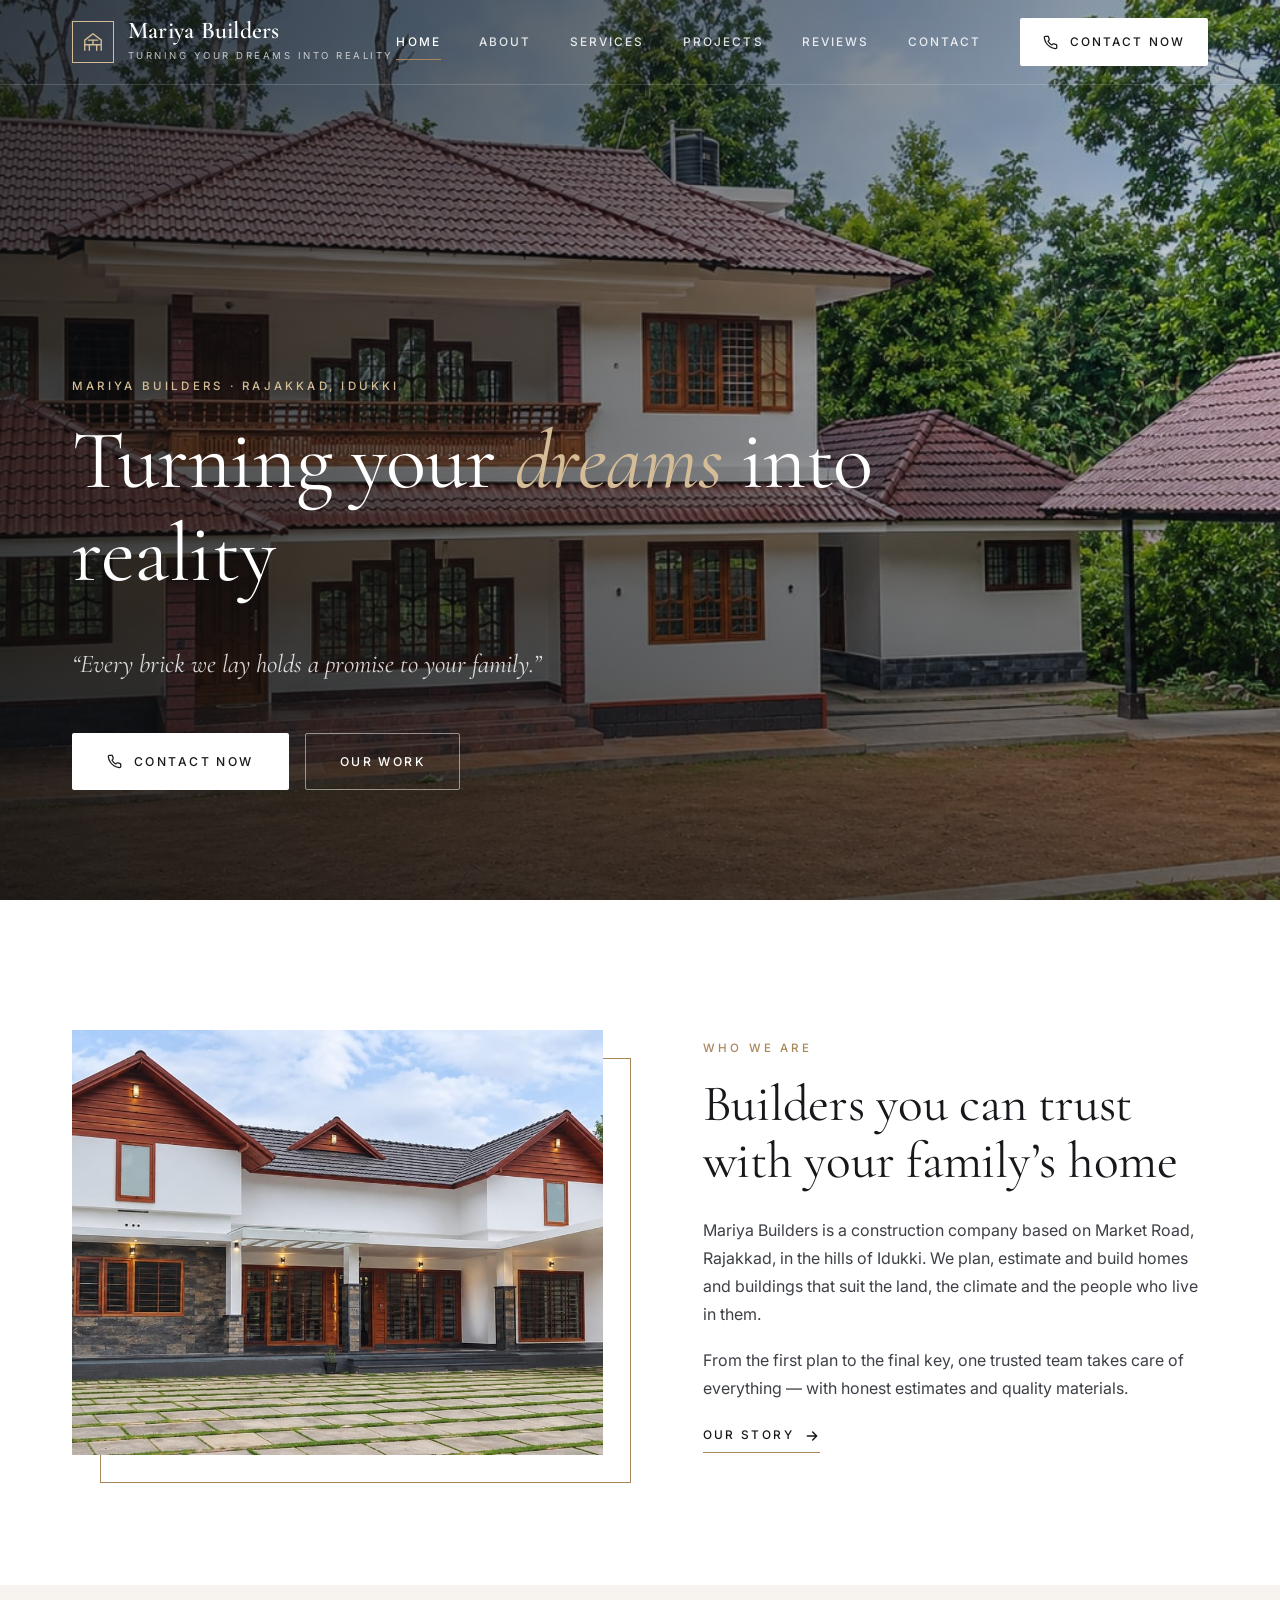
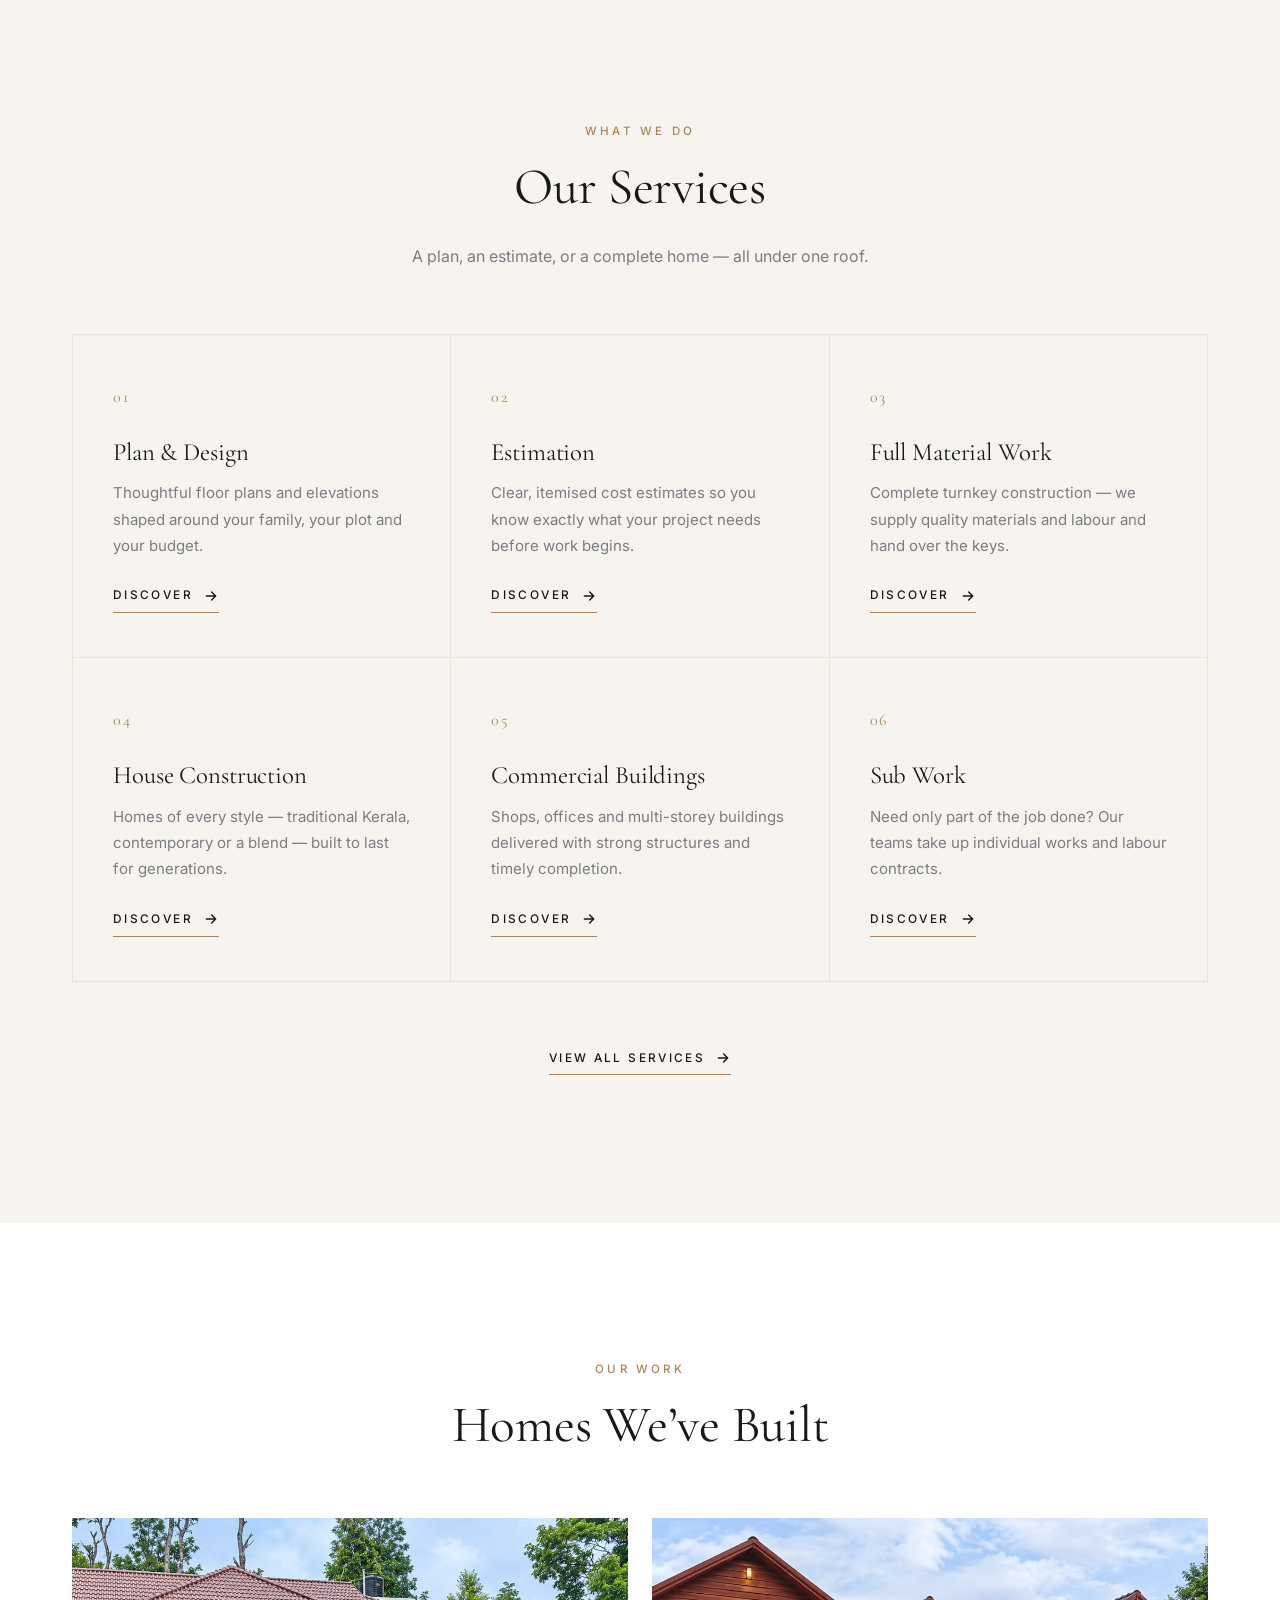
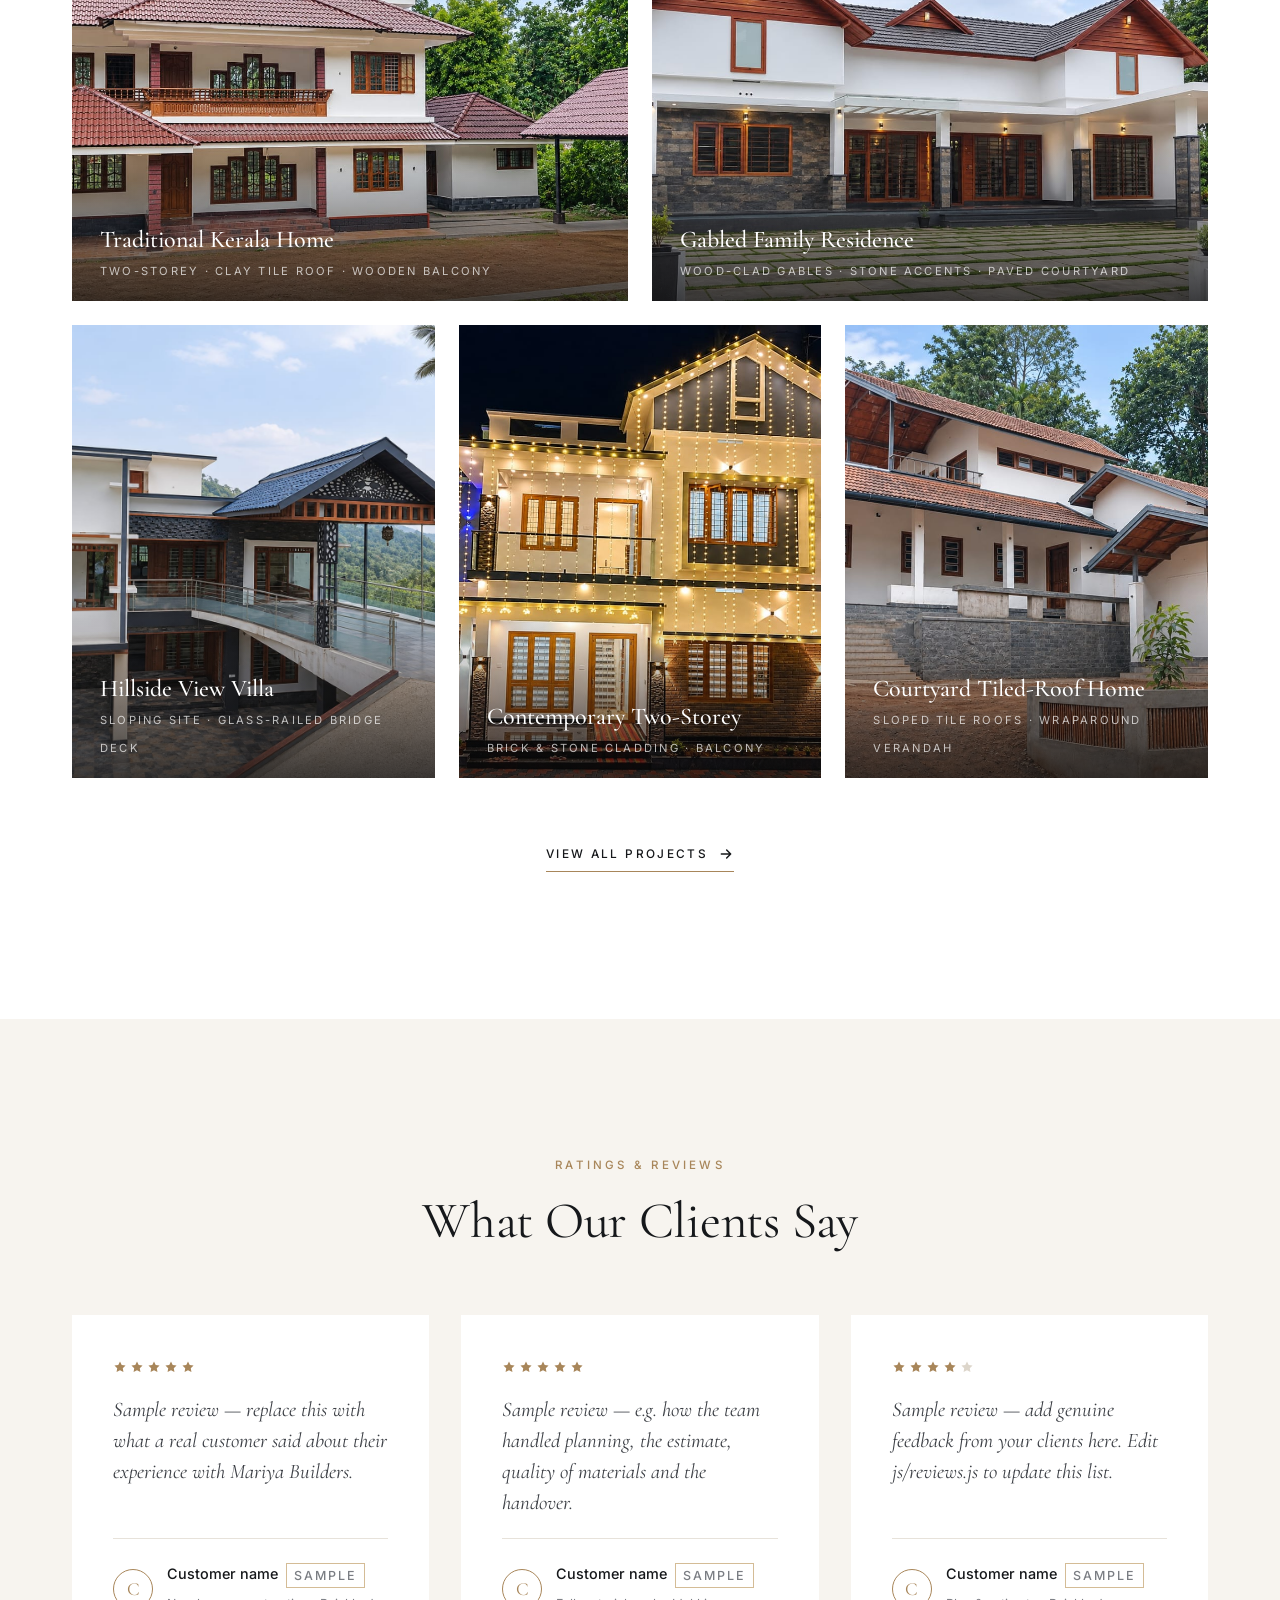
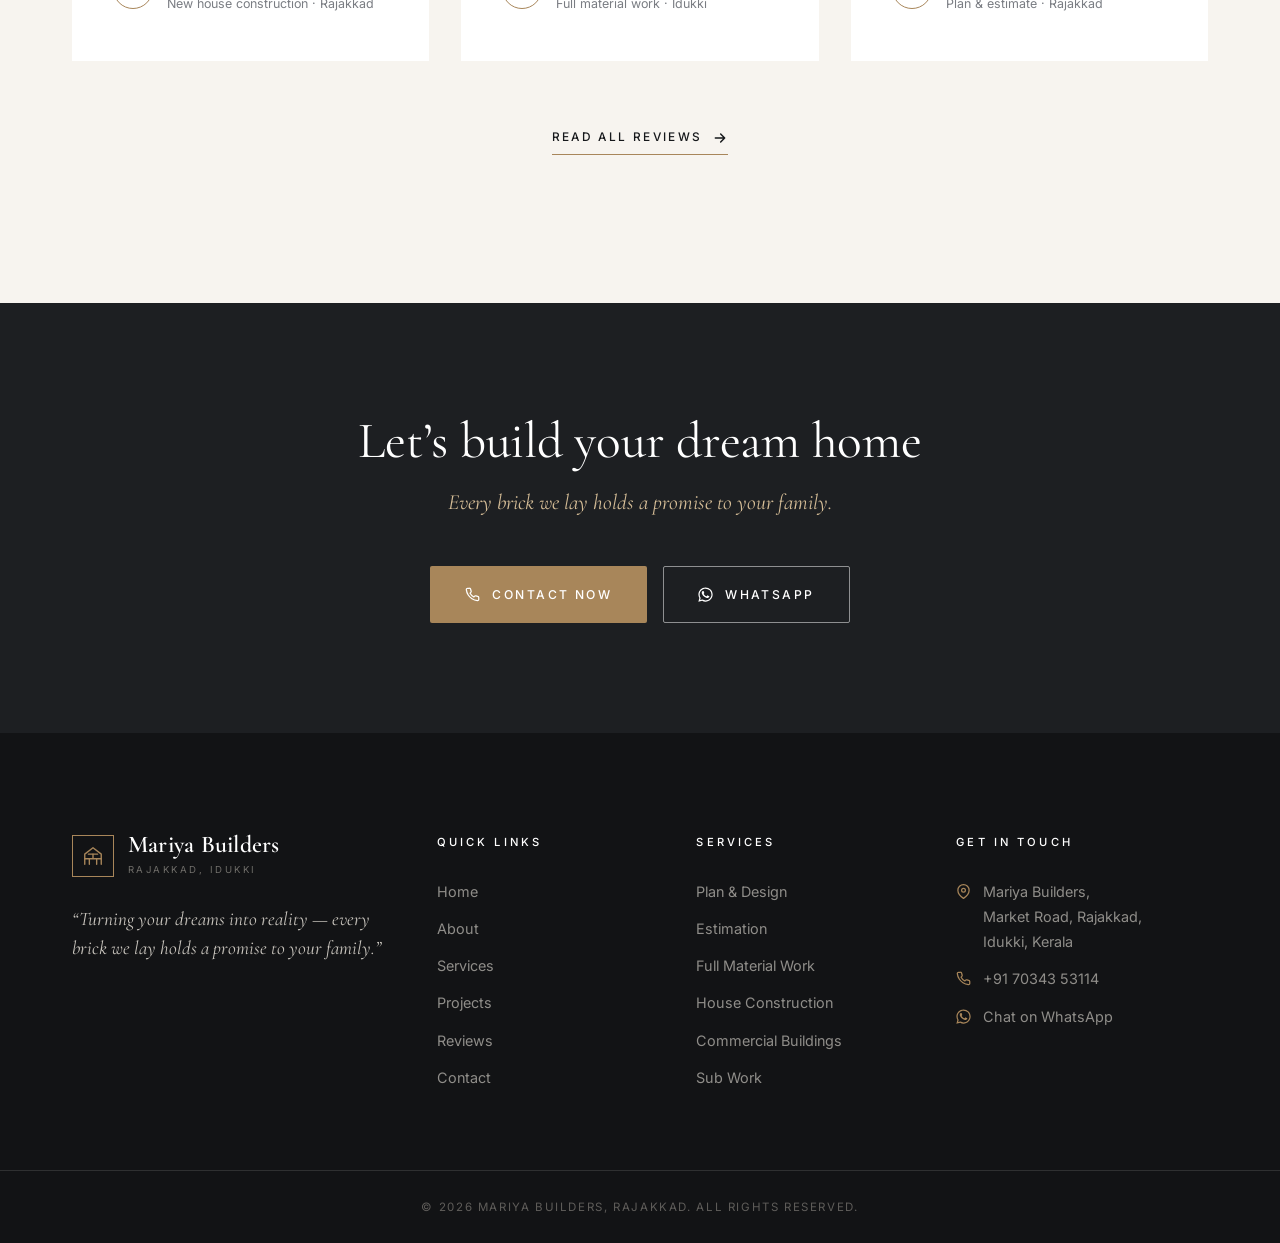
==== index.html @ c7e7ad0e "Simplify design for a cleaner, more elegant feel - Remove top bar, floating desktop buttons, service" ====
<!DOCTYPE html>
<html lang="en">
<head>
  <meta charset="UTF-8">
  <meta name="viewport" content="width=device-width, initial-scale=1.0">
  <title>Mariya Builders | Turning Your Dreams Into Reality — Rajakkad, Idukki</title>
  <meta name="description" content="Mariya Builders, Rajakkad, Idukki — house construction, building plans, estimates, full material work and sub work. Call 7034353114.">
  <meta name="theme-color" content="#121315">
  <link rel="icon" href="data:image/svg+xml,%3Csvg xmlns='http://www.w3.org/2000/svg' viewBox='0 0 64 64'%3E%3Crect width='64' height='64' rx='14' fill='%23121315'/%3E%3Cpath d='M12 30 32 14l20 16v22H12z' fill='none' stroke='%23d4bc96' stroke-width='4' stroke-linejoin='round'/%3E%3C/svg%3E">
  <link rel="preconnect" href="https://fonts.googleapis.com">
  <link rel="preconnect" href="https://fonts.gstatic.com" crossorigin>
  <link href="https://fonts.googleapis.com/css2?family=Cormorant+Garamond:ital,wght@0,400;0,500;0,600;1,400;1,500&family=Inter:wght@300;400;500&display=swap" rel="stylesheet">
  <link rel="stylesheet" href="css/style.css">
</head>
<body class="home">
  <a class="skip" href="#main">Skip to content</a>
  <header class="site-header">
    <div class="container">
      <a href="index.html" class="brand" aria-label="Mariya Builders home">
        <span class="brand-mark"><svg viewBox="0 0 24 24" fill="none" stroke="currentColor" stroke-width="2" stroke-linecap="round" stroke-linejoin="round"><path d="M3 21V10l9-7 9 7v11"/><path d="M3 15h18M8 15v6M16 15v6M12 10v5"/><path d="M7 10h10"/></svg></span>
        <span class="brand-text"><strong>Mariya Builders</strong><small>Turning your dreams into reality</small></span>
      </a>
      <button class="nav-toggle" aria-label="Open menu" aria-expanded="false"><span></span><span></span><span></span></button>
      <nav class="nav" aria-label="Main">
        <a href="index.html" class="active" aria-current="page">Home</a>
        <a href="about.html">About</a>
        <a href="services.html">Services</a>
        <a href="projects.html">Projects</a>
        <a href="reviews.html">Reviews</a>
        <a href="contact.html">Contact</a>
        <a href="tel:+917034353114" class="btn btn--primary"><svg viewBox="0 0 24 24" fill="none" stroke="currentColor" stroke-width="2" stroke-linecap="round" stroke-linejoin="round"><path d="M22 16.92v3a2 2 0 0 1-2.18 2 19.8 19.8 0 0 1-8.63-3.07 19.5 19.5 0 0 1-6-6A19.8 19.8 0 0 1 2.12 4.18 2 2 0 0 1 4.11 2h3a2 2 0 0 1 2 1.72c.13.96.36 1.9.7 2.81a2 2 0 0 1-.45 2.11L8.09 9.91a16 16 0 0 0 6 6l1.27-1.27a2 2 0 0 1 2.11-.45c.91.34 1.85.57 2.81.7A2 2 0 0 1 22 16.92z"/></svg> Contact Now</a>
      </nav>
    </div>
  </header>

  <main id="main">
  <section class="hero">
    <div class="hero-slides" aria-hidden="true">
      <div class="hero-slide active" style="background-image:url('images/kerala-traditional.jpg')"></div>
      <div class="hero-slide" style="background-image:url('images/gabled-residence.jpg')"></div>
      <div class="hero-slide" style="background-image:url('images/night-lit-home.jpg')"></div>
      <div class="hero-slide" style="background-image:url('images/hillside-villa.jpg')"></div>
    </div>
    <div class="container">
      <span class="eyebrow">Mariya Builders · Rajakkad, Idukki</span>
      <h1>Turning your <em>dreams</em> into reality</h1>
      <p class="promise">“Every brick we lay holds a promise to your family.”</p>
      <div class="hero-actions">
        <a href="tel:+917034353114" class="btn btn--primary"><svg viewBox="0 0 24 24" fill="none" stroke="currentColor" stroke-width="2" stroke-linecap="round" stroke-linejoin="round"><path d="M22 16.92v3a2 2 0 0 1-2.18 2 19.8 19.8 0 0 1-8.63-3.07 19.5 19.5 0 0 1-6-6A19.8 19.8 0 0 1 2.12 4.18 2 2 0 0 1 4.11 2h3a2 2 0 0 1 2 1.72c.13.96.36 1.9.7 2.81a2 2 0 0 1-.45 2.11L8.09 9.91a16 16 0 0 0 6 6l1.27-1.27a2 2 0 0 1 2.11-.45c.91.34 1.85.57 2.81.7A2 2 0 0 1 22 16.92z"/></svg> Contact Now</a>
        <a href="projects.html" class="btn btn--ghost">Our Work</a>
      </div>
    </div>
  </section>

  <section class="section">
    <div class="container split">
      <div class="split-img reveal">
        <img src="images/gabled-residence.jpg" alt="White house with wooden gables built by Mariya Builders">
      </div>
      <div class="reveal">
        <span class="eyebrow">Who we are</span>
        <h2>Builders you can trust with your family’s home</h2>
        <p>Mariya Builders is a construction company based on Market Road, Rajakkad, in the hills of Idukki. We plan, estimate and build homes and buildings that suit the land, the climate and the people who live in them.</p>
        <p>From the first plan to the final key, one trusted team takes care of everything — with honest estimates and quality materials.</p>
        <a href="about.html" class="link-arrow">Our Story <svg viewBox="0 0 24 24" width="16" height="16" fill="none" stroke="currentColor" stroke-width="2.2" stroke-linecap="round" stroke-linejoin="round"><path d="M5 12h14M13 6l6 6-6 6"/></svg></a>
      </div>
    </div>
  </section>

  <section class="section section--cream">
    <div class="container">
      <div class="section-head reveal">
        <span class="eyebrow">What we do</span>
        <h2>Our Services</h2>
        <p>A plan, an estimate, or a complete home — all under one roof.</p>
      </div>
      <div class="service-grid">
        <article class="service-card reveal">
          <div class="idx">01</div>
          <h3>Plan &amp; Design</h3>
          <p>Thoughtful floor plans and elevations shaped around your family, your plot and your budget.</p>
          <a class="more link-arrow" href="services.html#plan">Discover <svg viewBox="0 0 24 24" width="16" height="16" fill="none" stroke="currentColor" stroke-width="2.2" stroke-linecap="round" stroke-linejoin="round"><path d="M5 12h14M13 6l6 6-6 6"/></svg></a>
        </article>
        <article class="service-card reveal">
          <div class="idx">02</div>
          <h3>Estimation</h3>
          <p>Clear, itemised cost estimates so you know exactly what your project needs before work begins.</p>
          <a class="more link-arrow" href="services.html#estimate">Discover <svg viewBox="0 0 24 24" width="16" height="16" fill="none" stroke="currentColor" stroke-width="2.2" stroke-linecap="round" stroke-linejoin="round"><path d="M5 12h14M13 6l6 6-6 6"/></svg></a>
        </article>
        <article class="service-card reveal">
          <div class="idx">03</div>
          <h3>Full Material Work</h3>
          <p>Complete turnkey construction — we supply quality materials and labour and hand over the keys.</p>
          <a class="more link-arrow" href="services.html#material">Discover <svg viewBox="0 0 24 24" width="16" height="16" fill="none" stroke="currentColor" stroke-width="2.2" stroke-linecap="round" stroke-linejoin="round"><path d="M5 12h14M13 6l6 6-6 6"/></svg></a>
        </article>
        <article class="service-card reveal">
          <div class="idx">04</div>
          <h3>House Construction</h3>
          <p>Homes of every style — traditional Kerala, contemporary or a blend — built to last for generations.</p>
          <a class="more link-arrow" href="services.html#house">Discover <svg viewBox="0 0 24 24" width="16" height="16" fill="none" stroke="currentColor" stroke-width="2.2" stroke-linecap="round" stroke-linejoin="round"><path d="M5 12h14M13 6l6 6-6 6"/></svg></a>
        </article>
        <article class="service-card reveal">
          <div class="idx">05</div>
          <h3>Commercial Buildings</h3>
          <p>Shops, offices and multi-storey buildings delivered with strong structures and timely completion.</p>
          <a class="more link-arrow" href="services.html#buildings">Discover <svg viewBox="0 0 24 24" width="16" height="16" fill="none" stroke="currentColor" stroke-width="2.2" stroke-linecap="round" stroke-linejoin="round"><path d="M5 12h14M13 6l6 6-6 6"/></svg></a>
        </article>
        <article class="service-card reveal">
          <div class="idx">06</div>
          <h3>Sub Work</h3>
          <p>Need only part of the job done? Our teams take up individual works and labour contracts.</p>
          <a class="more link-arrow" href="services.html#sub">Discover <svg viewBox="0 0 24 24" width="16" height="16" fill="none" stroke="currentColor" stroke-width="2.2" stroke-linecap="round" stroke-linejoin="round"><path d="M5 12h14M13 6l6 6-6 6"/></svg></a>
        </article>
      </div>
      <p style="text-align:center;margin-top:60px"><a href="services.html" class="link-arrow">View All Services <svg viewBox="0 0 24 24" width="16" height="16" fill="none" stroke="currentColor" stroke-width="2.2" stroke-linecap="round" stroke-linejoin="round"><path d="M5 12h14M13 6l6 6-6 6"/></svg></a></p>
    </div>
  </section>

  <section class="section">
    <div class="container">
      <div class="section-head reveal">
        <span class="eyebrow">Our work</span>
        <h2>Homes We’ve Built</h2>
        
      </div>
      <div class="gallery">
        <figure class="project reveal wide">
          <img src="images/kerala-traditional.jpg" alt="Traditional Kerala Home built by Mariya Builders" loading="lazy">
          <figcaption><strong>Traditional Kerala Home</strong><span>Two-storey · Clay tile roof · Wooden balcony</span></figcaption>
        </figure>
        <figure class="project reveal wide">
          <img src="images/gabled-residence.jpg" alt="Gabled Family Residence built by Mariya Builders" loading="lazy">
          <figcaption><strong>Gabled Family Residence</strong><span>Wood-clad gables · Stone accents · Paved courtyard</span></figcaption>
        </figure>
        <figure class="project reveal">
          <img src="images/hillside-villa.jpg" alt="Hillside View Villa built by Mariya Builders" loading="lazy">
          <figcaption><strong>Hillside View Villa</strong><span>Sloping site · Glass-railed bridge deck</span></figcaption>
        </figure>
        <figure class="project reveal">
          <img src="images/night-lit-home.jpg" alt="Contemporary Two-Storey built by Mariya Builders" loading="lazy">
          <figcaption><strong>Contemporary Two-Storey</strong><span>Brick &amp; stone cladding · Balcony</span></figcaption>
        </figure>
        <figure class="project reveal">
          <img src="images/tiled-roof-home.jpg" alt="Courtyard Tiled-Roof Home built by Mariya Builders" loading="lazy">
          <figcaption><strong>Courtyard Tiled-Roof Home</strong><span>Sloped tile roofs · Wraparound verandah</span></figcaption>
        </figure>
      </div>
      <p style="text-align:center;margin-top:60px"><a href="projects.html" class="link-arrow">View All Projects <svg viewBox="0 0 24 24" width="16" height="16" fill="none" stroke="currentColor" stroke-width="2.2" stroke-linecap="round" stroke-linejoin="round"><path d="M5 12h14M13 6l6 6-6 6"/></svg></a></p>
    </div>
  </section>

  <section class="section section--cream">
    <div class="container">
      <div class="section-head reveal">
        <span class="eyebrow">Ratings &amp; reviews</span>
        <h2>What Our Clients Say</h2>
        
      </div>
      <div class="grid grid-3" data-reviews="3"></div>
      <p style="text-align:center;margin-top:60px"><a href="reviews.html" class="link-arrow">Read All Reviews <svg viewBox="0 0 24 24" width="16" height="16" fill="none" stroke="currentColor" stroke-width="2.2" stroke-linecap="round" stroke-linejoin="round"><path d="M5 12h14M13 6l6 6-6 6"/></svg></a></p>
    </div>
  </section>

  <section class="cta-band">
    <div class="container">
      <div>
        <h2>Let’s build your dream home</h2>
        <p>Every brick we lay holds a promise to your family.</p>
      </div>
      <div class="cta-actions">
        <a href="tel:+917034353114" class="btn btn--light"><svg viewBox="0 0 24 24" fill="none" stroke="currentColor" stroke-width="2" stroke-linecap="round" stroke-linejoin="round"><path d="M22 16.92v3a2 2 0 0 1-2.18 2 19.8 19.8 0 0 1-8.63-3.07 19.5 19.5 0 0 1-6-6A19.8 19.8 0 0 1 2.12 4.18 2 2 0 0 1 4.11 2h3a2 2 0 0 1 2 1.72c.13.96.36 1.9.7 2.81a2 2 0 0 1-.45 2.11L8.09 9.91a16 16 0 0 0 6 6l1.27-1.27a2 2 0 0 1 2.11-.45c.91.34 1.85.57 2.81.7A2 2 0 0 1 22 16.92z"/></svg> Contact Now</a>
        <a href="https://wa.me/917034353114?text=Hello%20Mariya%20Builders%2C%20I%20would%20like%20to%20discuss%20a%20construction%20project." target="_blank" rel="noopener" class="btn btn--ghost"><svg viewBox="0 0 24 24" fill="currentColor"><path d="M17.47 14.38c-.3-.15-1.76-.87-2.03-.97-.27-.1-.47-.15-.67.15-.2.3-.77.97-.94 1.17-.17.2-.35.22-.65.07-.3-.15-1.26-.46-2.4-1.48-.89-.79-1.49-1.77-1.66-2.07-.17-.3-.02-.46.13-.61.13-.13.3-.35.45-.52.15-.17.2-.3.3-.5.1-.2.05-.37-.02-.52-.08-.15-.67-1.62-.92-2.22-.24-.58-.49-.5-.67-.51h-.57c-.2 0-.52.07-.8.37-.27.3-1.04 1.02-1.04 2.48s1.07 2.88 1.21 3.08c.15.2 2.1 3.2 5.08 4.49.71.31 1.26.49 1.7.63.71.22 1.36.19 1.87.12.57-.09 1.76-.72 2.01-1.41.25-.7.25-1.29.17-1.41-.07-.13-.27-.2-.57-.35zM12.04 21.5h-.01a9.4 9.4 0 0 1-4.8-1.32l-.34-.2-3.56.94.95-3.48-.22-.36a9.43 9.43 0 0 1-1.45-5.03c0-5.2 4.24-9.44 9.45-9.44a9.4 9.4 0 0 1 9.44 9.45c0 5.21-4.24 9.44-9.46 9.44zm8.04-17.48A11.3 11.3 0 0 0 12.04.7C5.77.7.67 5.8.67 12.06c0 2 .52 3.96 1.52 5.68L.57 23.7l6.1-1.6a11.3 11.3 0 0 0 5.37 1.37h.01c6.26 0 11.36-5.1 11.37-11.36 0-3.04-1.18-5.89-3.34-8.04z"/></svg> WhatsApp</a>
      </div>
    </div>
  </section>

  </main>
  <footer class="site-footer">
    <div class="container">
      <div class="footer-grid">
        <div>
          <a href="index.html" class="brand">
            <span class="brand-mark"><svg viewBox="0 0 24 24" fill="none" stroke="currentColor" stroke-width="2" stroke-linecap="round" stroke-linejoin="round"><path d="M3 21V10l9-7 9 7v11"/><path d="M3 15h18M8 15v6M16 15v6M12 10v5"/><path d="M7 10h10"/></svg></span>
            <span class="brand-text"><strong>Mariya Builders</strong><small>Rajakkad, Idukki</small></span>
          </a>
          <p class="footer-tag">“Turning your dreams into reality — every brick we lay holds a promise to your family.”</p>
        </div>
        <div>
          <h4>Quick Links</h4>
          <ul>
            <li><a href="index.html">Home</a></li><li><a href="about.html">About</a></li><li><a href="services.html">Services</a></li><li><a href="projects.html">Projects</a></li><li><a href="reviews.html">Reviews</a></li><li><a href="contact.html">Contact</a></li>
          </ul>
        </div>
        <div>
          <h4>Services</h4>
          <ul>
            <li><a href="services.html#plan">Plan &amp; Design</a></li>
            <li><a href="services.html#estimate">Estimation</a></li>
            <li><a href="services.html#material">Full Material Work</a></li>
            <li><a href="services.html#house">House Construction</a></li>
            <li><a href="services.html#buildings">Commercial Buildings</a></li>
            <li><a href="services.html#sub">Sub Work</a></li>
          </ul>
        </div>
        <div>
          <h4>Get in Touch</h4>
          <ul class="footer-contact">
            <li><svg viewBox="0 0 24 24" fill="none" stroke="currentColor" stroke-width="2" stroke-linecap="round" stroke-linejoin="round"><path d="M21 10c0 7-9 13-9 13S3 17 3 10a9 9 0 0 1 18 0z"/><circle cx="12" cy="10" r="3"/></svg><span>Mariya Builders,<br>Market Road, Rajakkad,<br>Idukki, Kerala</span></li>
            <li><svg viewBox="0 0 24 24" fill="none" stroke="currentColor" stroke-width="2" stroke-linecap="round" stroke-linejoin="round"><path d="M22 16.92v3a2 2 0 0 1-2.18 2 19.8 19.8 0 0 1-8.63-3.07 19.5 19.5 0 0 1-6-6A19.8 19.8 0 0 1 2.12 4.18 2 2 0 0 1 4.11 2h3a2 2 0 0 1 2 1.72c.13.96.36 1.9.7 2.81a2 2 0 0 1-.45 2.11L8.09 9.91a16 16 0 0 0 6 6l1.27-1.27a2 2 0 0 1 2.11-.45c.91.34 1.85.57 2.81.7A2 2 0 0 1 22 16.92z"/></svg><a href="tel:+917034353114">+91 70343 53114</a></li>
            <li><svg viewBox="0 0 24 24" fill="currentColor"><path d="M17.47 14.38c-.3-.15-1.76-.87-2.03-.97-.27-.1-.47-.15-.67.15-.2.3-.77.97-.94 1.17-.17.2-.35.22-.65.07-.3-.15-1.26-.46-2.4-1.48-.89-.79-1.49-1.77-1.66-2.07-.17-.3-.02-.46.13-.61.13-.13.3-.35.45-.52.15-.17.2-.3.3-.5.1-.2.05-.37-.02-.52-.08-.15-.67-1.62-.92-2.22-.24-.58-.49-.5-.67-.51h-.57c-.2 0-.52.07-.8.37-.27.3-1.04 1.02-1.04 2.48s1.07 2.88 1.21 3.08c.15.2 2.1 3.2 5.08 4.49.71.31 1.26.49 1.7.63.71.22 1.36.19 1.87.12.57-.09 1.76-.72 2.01-1.41.25-.7.25-1.29.17-1.41-.07-.13-.27-.2-.57-.35zM12.04 21.5h-.01a9.4 9.4 0 0 1-4.8-1.32l-.34-.2-3.56.94.95-3.48-.22-.36a9.43 9.43 0 0 1-1.45-5.03c0-5.2 4.24-9.44 9.45-9.44a9.4 9.4 0 0 1 9.44 9.45c0 5.21-4.24 9.44-9.46 9.44zm8.04-17.48A11.3 11.3 0 0 0 12.04.7C5.77.7.67 5.8.67 12.06c0 2 .52 3.96 1.52 5.68L.57 23.7l6.1-1.6a11.3 11.3 0 0 0 5.37 1.37h.01c6.26 0 11.36-5.1 11.37-11.36 0-3.04-1.18-5.89-3.34-8.04z"/></svg><a href="https://wa.me/917034353114?text=Hello%20Mariya%20Builders%2C%20I%20would%20like%20to%20discuss%20a%20construction%20project." target="_blank" rel="noopener">Chat on WhatsApp</a></li>
          </ul>
        </div>
      </div>
    </div>
    <div class="footer-bottom">
      <div class="container">© <span id="year">2026</span> Mariya Builders, Rajakkad. All rights reserved.</div>
    </div>
  </footer>

  <div class="call-dialog" id="call-dialog" role="dialog" aria-modal="true" aria-labelledby="call-title" hidden>
    <div class="call-box">
      <button class="call-close" type="button" aria-label="Close">&times;</button>
      <span class="eyebrow">Call Mariya Builders</span>
      <a href="tel:+917034353114" class="call-number" id="call-title" data-direct>+91 70343 53114</a>
      <div class="call-qr">
        <img src="images/call-qr.svg" alt="QR code that dials +91 70343 53114" width="150" height="150">
        <p>Scan with your phone camera to call instantly.</p>
      </div>
      <div class="call-actions">
        <button type="button" class="btn btn--outline" data-copy="+91 70343 53114">Copy Number</button>
        <a href="tel:+917034353114" class="btn btn--primary" data-direct><svg viewBox="0 0 24 24" fill="none" stroke="currentColor" stroke-width="2" stroke-linecap="round" stroke-linejoin="round"><path d="M22 16.92v3a2 2 0 0 1-2.18 2 19.8 19.8 0 0 1-8.63-3.07 19.5 19.5 0 0 1-6-6A19.8 19.8 0 0 1 2.12 4.18 2 2 0 0 1 4.11 2h3a2 2 0 0 1 2 1.72c.13.96.36 1.9.7 2.81a2 2 0 0 1-.45 2.11L8.09 9.91a16 16 0 0 0 6 6l1.27-1.27a2 2 0 0 1 2.11-.45c.91.34 1.85.57 2.81.7A2 2 0 0 1 22 16.92z"/></svg> Call from this device</a>
      </div>
      <a href="https://wa.me/917034353114?text=Hello%20Mariya%20Builders%2C%20I%20would%20like%20to%20discuss%20a%20construction%20project." target="_blank" rel="noopener" class="call-wa"><svg viewBox="0 0 24 24" fill="currentColor"><path d="M17.47 14.38c-.3-.15-1.76-.87-2.03-.97-.27-.1-.47-.15-.67.15-.2.3-.77.97-.94 1.17-.17.2-.35.22-.65.07-.3-.15-1.26-.46-2.4-1.48-.89-.79-1.49-1.77-1.66-2.07-.17-.3-.02-.46.13-.61.13-.13.3-.35.45-.52.15-.17.2-.3.3-.5.1-.2.05-.37-.02-.52-.08-.15-.67-1.62-.92-2.22-.24-.58-.49-.5-.67-.51h-.57c-.2 0-.52.07-.8.37-.27.3-1.04 1.02-1.04 2.48s1.07 2.88 1.21 3.08c.15.2 2.1 3.2 5.08 4.49.71.31 1.26.49 1.7.63.71.22 1.36.19 1.87.12.57-.09 1.76-.72 2.01-1.41.25-.7.25-1.29.17-1.41-.07-.13-.27-.2-.57-.35zM12.04 21.5h-.01a9.4 9.4 0 0 1-4.8-1.32l-.34-.2-3.56.94.95-3.48-.22-.36a9.43 9.43 0 0 1-1.45-5.03c0-5.2 4.24-9.44 9.45-9.44a9.4 9.4 0 0 1 9.44 9.45c0 5.21-4.24 9.44-9.46 9.44zm8.04-17.48A11.3 11.3 0 0 0 12.04.7C5.77.7.67 5.8.67 12.06c0 2 .52 3.96 1.52 5.68L.57 23.7l6.1-1.6a11.3 11.3 0 0 0 5.37 1.37h.01c6.26 0 11.36-5.1 11.37-11.36 0-3.04-1.18-5.89-3.34-8.04z"/></svg> Or message us on WhatsApp</a>
    </div>
  </div>

  <nav class="mobile-bar" aria-label="Quick contact">
    <a href="tel:+917034353114" class="mb-call"><svg viewBox="0 0 24 24" fill="none" stroke="currentColor" stroke-width="2" stroke-linecap="round" stroke-linejoin="round"><path d="M22 16.92v3a2 2 0 0 1-2.18 2 19.8 19.8 0 0 1-8.63-3.07 19.5 19.5 0 0 1-6-6A19.8 19.8 0 0 1 2.12 4.18 2 2 0 0 1 4.11 2h3a2 2 0 0 1 2 1.72c.13.96.36 1.9.7 2.81a2 2 0 0 1-.45 2.11L8.09 9.91a16 16 0 0 0 6 6l1.27-1.27a2 2 0 0 1 2.11-.45c.91.34 1.85.57 2.81.7A2 2 0 0 1 22 16.92z"/></svg> Call Now</a>
    <a href="https://wa.me/917034353114?text=Hello%20Mariya%20Builders%2C%20I%20would%20like%20to%20discuss%20a%20construction%20project." target="_blank" rel="noopener" class="mb-wa"><svg viewBox="0 0 24 24" fill="currentColor"><path d="M17.47 14.38c-.3-.15-1.76-.87-2.03-.97-.27-.1-.47-.15-.67.15-.2.3-.77.97-.94 1.17-.17.2-.35.22-.65.07-.3-.15-1.26-.46-2.4-1.48-.89-.79-1.49-1.77-1.66-2.07-.17-.3-.02-.46.13-.61.13-.13.3-.35.45-.52.15-.17.2-.3.3-.5.1-.2.05-.37-.02-.52-.08-.15-.67-1.62-.92-2.22-.24-.58-.49-.5-.67-.51h-.57c-.2 0-.52.07-.8.37-.27.3-1.04 1.02-1.04 2.48s1.07 2.88 1.21 3.08c.15.2 2.1 3.2 5.08 4.49.71.31 1.26.49 1.7.63.71.22 1.36.19 1.87.12.57-.09 1.76-.72 2.01-1.41.25-.7.25-1.29.17-1.41-.07-.13-.27-.2-.57-.35zM12.04 21.5h-.01a9.4 9.4 0 0 1-4.8-1.32l-.34-.2-3.56.94.95-3.48-.22-.36a9.43 9.43 0 0 1-1.45-5.03c0-5.2 4.24-9.44 9.45-9.44a9.4 9.4 0 0 1 9.44 9.45c0 5.21-4.24 9.44-9.46 9.44zm8.04-17.48A11.3 11.3 0 0 0 12.04.7C5.77.7.67 5.8.67 12.06c0 2 .52 3.96 1.52 5.68L.57 23.7l6.1-1.6a11.3 11.3 0 0 0 5.37 1.37h.01c6.26 0 11.36-5.1 11.37-11.36 0-3.04-1.18-5.89-3.34-8.04z"/></svg> WhatsApp</a>
  </nav>

  <script src="js/reviews.js"></script>
  <script src="js/main.js"></script>
</body>
</html>
---- css/style.css ----
/* ==========================================================
   Mariya Builders — shared stylesheet
   Premium, quiet, generous whitespace.
   ========================================================== */
:root {
  --ink: #16181b;
  --ink-soft: #3d4046;
  --muted: #7a7d83;
  --charcoal: #1d1f22;
  --charcoal-deep: #121315;
  --accent: #a8865a;        /* bronze */
  --accent-dark: #8a6c44;
  --accent-light: #d4bc96;
  --ivory: #f7f4ef;
  --paper: #ffffff;
  --line: #e7e2da;
  --line-dark: rgba(255,255,255,.12);
  --radius: 2px;
  --max: 1200px;
  --ease: cubic-bezier(.2,.7,.2,1);
  --font-head: "Cormorant Garamond", "Playfair Display", Georgia, serif;
  --font-body: "Inter", system-ui, -apple-system, "Segoe UI", Roboto, sans-serif;
}

*, *::before, *::after { box-sizing: border-box; }
html { scroll-behavior: smooth; overflow-x: clip; }
body {
  margin: 0;
  font-family: var(--font-body);
  font-size: 16px;
  font-weight: 400;
  color: var(--ink-soft);
  background: var(--paper);
  line-height: 1.75;
  -webkit-font-smoothing: antialiased;
}
img { max-width: 100%; display: block; }
a { color: inherit; text-decoration: none; }
h1, h2, h3, .contact-card a.big, .rating-score .big {
  font-variant-numeric: lining-nums;
}
h1, h2, h3 {
  font-family: var(--font-head);
  font-weight: 400;
  line-height: 1.12;
  letter-spacing: -.005em;
  margin: 0 0 .5em;
  color: var(--ink);
}
h1 { font-size: clamp(2.8rem, 6.5vw, 5.2rem); }
h2 { font-size: clamp(2.1rem, 4vw, 3.2rem); }
h3 { font-size: 1.55rem; }
p { margin: 0 0 1.1em; }
::selection { background: var(--accent-light); color: var(--ink); }

.container { width: 100%; max-width: var(--max); margin: 0 auto; padding: 0 32px; }
.section { padding: 130px 0; }
.section--cream { background: var(--ivory); }
.section--dark { background: var(--charcoal-deep); color: #a9a7a3; }
.section--dark h2, .section--dark h3 { color: #fff; }

.eyebrow {
  display: inline-flex; align-items: center; gap: 14px;
  font-size: .72rem;
  font-weight: 500;
  letter-spacing: .28em;
  text-transform: uppercase;
  color: var(--accent);
  margin-bottom: 18px;
}
.section-head { max-width: 600px; margin: 0 auto 64px; text-align: center; }
.section-head p:empty { display: none; }
.section-head p { color: var(--muted); }
.section--dark .section-head p { color: #8f8d89; }

/* ---------- Buttons ---------- */
.btn {
  display: inline-flex; align-items: center; justify-content: center; gap: 12px;
  padding: 17px 34px;
  border-radius: var(--radius);
  font-size: .76rem; font-weight: 500;
  letter-spacing: .2em; text-transform: uppercase;
  border: 1px solid transparent;
  cursor: pointer;
  transition: background .35s var(--ease), color .35s var(--ease), border-color .35s var(--ease);
}
.btn svg { width: 15px; height: 15px; flex: none; }
.btn--primary { background: var(--ink); color: #fff; }
.btn--primary:hover { background: var(--accent); }
.btn--ghost { border-color: rgba(255,255,255,.5); color: #fff; }
.btn--ghost:hover { background: #fff; color: var(--ink); border-color: #fff; }
.btn--outline { border-color: var(--ink); color: var(--ink); }
.btn--outline:hover { background: var(--ink); color: #fff; }
.btn--whatsapp { background: transparent; border-color: var(--ink); color: var(--ink); }
.btn--whatsapp:hover { background: var(--ink); color: #fff; }

.link-arrow {
  display: inline-flex; align-items: center; gap: 10px;
  font-size: .74rem; font-weight: 500; letter-spacing: .2em; text-transform: uppercase;
  color: var(--ink); padding-bottom: 6px; border-bottom: 1px solid var(--accent);
  transition: gap .3s var(--ease), color .3s;
}
.link-arrow:hover { gap: 16px; color: var(--accent); }
/* ---------- Header ---------- */

.site-header {
  position: sticky; top: 0; z-index: 50;
  background: rgba(255,255,255,.97);
  backdrop-filter: blur(10px);
  border-bottom: 1px solid var(--line);
}
.site-header .container { display: flex; align-items: center; justify-content: space-between; height: 84px; }
.brand { display: flex; align-items: center; gap: 14px; }
.brand-mark {
  width: 42px; height: 42px;
  border: 1px solid var(--accent); color: var(--accent);
  display: grid; place-items: center;
}
.brand-mark svg { width: 22px; height: 22px; stroke-width: 1.5; }
.brand-text strong { display: block; font-family: var(--font-head); font-weight: 600; font-size: 1.5rem; line-height: 1; color: var(--ink); letter-spacing: .01em; }
.brand-text small { display: block; font-size: .6rem; letter-spacing: .26em; color: var(--muted); text-transform: uppercase; margin-top: 5px; }

.nav { display: flex; align-items: center; gap: 38px; }
.nav a {
  font-size: .74rem; font-weight: 500; letter-spacing: .18em; text-transform: uppercase;
  color: var(--ink-soft); position: relative; padding: 6px 0;
  transition: color .3s;
}
.nav a::after {
  content: ""; position: absolute; left: 50%; bottom: -2px; height: 1px; width: 0;
  background: var(--accent); transition: width .35s var(--ease), left .35s var(--ease);
}
.nav a:hover, .nav a.active { color: var(--ink); }
.nav a:hover::after, .nav a.active::after { width: 100%; left: 0; }
.nav .btn { padding: 13px 22px; color: #fff; }
.nav .btn::after { display: none; }

.nav-toggle {
  display: none; background: none; border: 0; cursor: pointer;
  width: 44px; height: 44px; padding: 12px 10px;
}
.nav-toggle span { display: block; height: 1px; background: var(--ink); margin: 6px 0; transition: transform .3s, opacity .3s; }
.nav-open .nav-toggle span:nth-child(1) { transform: translateY(7px) rotate(45deg); }
.nav-open .nav-toggle span:nth-child(2) { opacity: 0; }
.nav-open .nav-toggle span:nth-child(3) { transform: translateY(-7px) rotate(-45deg); }

/* ---------- Hero ---------- */
.hero {
  position: relative;
  min-height: calc(100vh - 120px);
  display: flex; align-items: flex-end;
  color: #fff;
  background: var(--charcoal-deep) url("../images/kerala-traditional.jpg") center/cover no-repeat;
}
.hero::before {
  content: ""; position: absolute; inset: 0;
  background:
    linear-gradient(90deg, rgba(10,11,12,.72) 0%, rgba(10,11,12,.45) 50%, rgba(10,11,12,.1) 100%),
    linear-gradient(180deg, rgba(10,11,12,.2) 0%, rgba(10,11,12,0) 40%, rgba(10,11,12,.55) 100%);
}
.hero .container { position: relative; padding-top: 120px; padding-bottom: 110px; }
.hero h1 { color: #fff; max-width: 900px; font-weight: 400; }
.hero h1 em { font-style: italic; color: var(--accent-light); }
.hero .promise {
  font-family: var(--font-head); font-style: italic;
  font-size: clamp(1.25rem, 2.2vw, 1.6rem);
  color: rgba(255,255,255,.82); max-width: 620px;
  margin: 12px 0 46px;
}
.hero .eyebrow { color: var(--accent-light); text-shadow: 0 1px 12px rgba(0,0,0,.5); }
.hero-actions { display: flex; gap: 16px; flex-wrap: wrap; }
.hero .btn--primary { background: #fff; color: var(--ink); }
.hero .btn--primary:hover { background: var(--accent); color: #fff; }

/* Inner page banner */
.page-banner {
  position: relative; color: #fff; text-align: center;
  padding: 170px 0 120px;
  background: var(--charcoal-deep) center/cover no-repeat;
}
.page-banner::before { content: ""; position: absolute; inset: 0; background: rgba(10,11,12,.62); }
.page-banner .container { position: relative; }
.page-banner h1 { color: #fff; font-size: clamp(2.6rem, 5.5vw, 4.2rem); }
.page-banner p { color: rgba(255,255,255,.75); max-width: 560px; margin: 0 auto; font-family: var(--font-head); font-style: italic; font-size: 1.3rem; }
.crumbs { font-size: .7rem; letter-spacing: .28em; text-transform: uppercase; color: var(--accent-light); margin-bottom: 20px; }
.crumbs a:hover { color: #fff; }

/* ---------- Grid helpers ---------- */
.grid { display: grid; gap: 32px; }
.grid-2 { grid-template-columns: repeat(2, 1fr); }
.grid-3 { grid-template-columns: repeat(3, 1fr); }
.grid-4 { grid-template-columns: repeat(4, 1fr); }

/* ---------- Split (image + text) ---------- */
.split { display: grid; grid-template-columns: 1.05fr 1fr; gap: 100px; align-items: center; }
.split-img { position: relative; }
.split-img::before {
  content: ""; position: absolute; inset: 28px -28px -28px 28px;
  border: 1px solid var(--accent); z-index: 0;
}
.split-img img { position: relative; z-index: 1; aspect-ratio: 4/3.2; object-fit: cover; width: 100%; }
.checklist { list-style: none; padding: 0; margin: 30px 0 44px; display: grid; gap: 0; border-top: 1px solid var(--line); }
.checklist li { display: flex; gap: 16px; align-items: baseline; padding: 16px 0; border-bottom: 1px solid var(--line); }
.checklist svg { width: 16px; height: 16px; color: var(--accent); flex: none; position: relative; top: 2px; }

/* ---------- Service cards ---------- */
.service-grid { display: grid; grid-template-columns: repeat(3, 1fr); border-top: 1px solid var(--line); border-left: 1px solid var(--line); }
.service-grid.cols-4 { grid-template-columns: repeat(4, 1fr); }
.service-card {
  background: transparent;
  border-right: 1px solid var(--line);
  border-bottom: 1px solid var(--line);
  padding: 48px 40px 44px;
  transition: background .4s var(--ease);
  display: flex; flex-direction: column;
}
.service-card:hover { background: var(--paper); }
.service-card .idx { font-family: var(--font-head); font-size: 1rem; color: var(--accent); letter-spacing: .1em; margin-bottom: 28px; }
.service-card h3 { margin-bottom: 14px; }
.service-card p { color: var(--muted); font-size: .94rem; margin-bottom: 26px; }
.service-card .more { margin-top: auto; align-self: flex-start; }
.service-icon {
  width: 52px; height: 52px; color: var(--accent);
  border: 1px solid var(--line);
  display: grid; place-items: center; margin-bottom: 24px;
}
.service-icon svg { width: 22px; height: 22px; stroke-width: 1.5; }

/* Detailed service rows (services page) */
.service-row { display: grid; grid-template-columns: 1fr 1fr; gap: 90px; align-items: center; padding: 80px 0; border-bottom: 1px solid var(--line); scroll-margin-top: 100px; }
.service-row:first-child { padding-top: 0; }
.service-row:last-child { border-bottom: 0; padding-bottom: 0; }
.service-row:nth-child(even) .service-row-img { order: 2; }
.service-row-img img { aspect-ratio: 4/3; object-fit: cover; width: 100%; }
.service-row .num { font-family: var(--font-head); font-size: 1.05rem; letter-spacing: .14em; color: var(--accent); margin-bottom: 14px; }
.service-row p { color: var(--muted); }
.service-row ul { padding: 0; list-style: none; display: grid; grid-template-columns: 1fr 1fr; gap: 0 32px; margin: 26px 0 40px; border-top: 1px solid var(--line); }
.service-row ul li { padding: 12px 0; border-bottom: 1px solid var(--line); color: var(--ink-soft); font-size: .92rem; }

/* ---------- Process steps ---------- */
.steps { counter-reset: step; border-top: 1px solid var(--line-dark); gap: 0; }
.step { position: relative; padding: 44px 36px 10px 0; }
.step + .step { padding-left: 36px; border-left: 1px solid var(--line-dark); }
.step::before {
  counter-increment: step; content: "0" counter(step);
  font-family: var(--font-head); font-size: 1rem; letter-spacing: .14em; color: var(--accent); display: block; margin-bottom: 22px;
}
.step h3 { font-size: 1.6rem; }
.step p { color: #8f8d89; font-size: .93rem; margin: 0; }

/* ---------- Projects gallery ---------- */
.gallery { display: grid; grid-template-columns: repeat(6, 1fr); gap: 24px; }
.project {
  position: relative; overflow: hidden; margin: 0;
  grid-column: span 2; aspect-ratio: 4/5; cursor: zoom-in; background: #e9e5df;
}
.project.wide { grid-column: span 3; aspect-ratio: 16/11; }
.project img { width: 100%; height: 100%; object-fit: cover; transition: transform 1.2s var(--ease); }
.project:hover img { transform: scale(1.04); }
.project figcaption {
  position: absolute; inset: auto 0 0 0;
  padding: 80px 28px 26px;
  background: linear-gradient(transparent, rgba(10,11,12,.78));
  color: #fff;
}
.project figcaption strong { display: block; font-family: var(--font-head); font-weight: 500; font-size: 1.5rem; line-height: 1.2; }
.project figcaption span { font-size: .7rem; letter-spacing: .2em; text-transform: uppercase; color: rgba(255,255,255,.7); }

/* Lightbox */
.lightbox {
  position: fixed; inset: 0; z-index: 100;
  background: rgba(10,11,12,.95);
  display: none; align-items: center; justify-content: center; padding: 40px;
}
.lightbox.open { display: flex; }
.lightbox img { max-height: 86vh; }
.lightbox button {
  position: absolute; top: 20px; right: 28px;
  background: none; border: 0; color: #fff; font-size: 2.2rem; font-weight: 200; cursor: pointer; line-height: 1;
}

/* ---------- CTA band ---------- */
.cta-band { background: var(--charcoal); color: #fff; padding: 110px 0; text-align: center; }
.cta-band .container { display: flex; flex-direction: column; align-items: center; }
.cta-band h2 { color: #fff; margin: 0 0 14px; }
.cta-band p { margin: 0 0 44px; color: var(--accent-light); font-family: var(--font-head); font-style: italic; font-size: 1.35rem; }
.cta-band .btn--light { background: var(--accent); color: #fff; }
.cta-band .btn--light:hover { background: #fff; color: var(--ink); }
.cta-actions { display: flex; gap: 16px; flex-wrap: wrap; justify-content: center; }

/* ---------- Contact ---------- */
.contact-grid { display: grid; grid-template-columns: 1fr 1.15fr; gap: 90px; }
.contact-list { border-top: 1px solid var(--line); margin: 34px 0 40px; }
.contact-card { display: flex; gap: 22px; align-items: flex-start; padding: 26px 0; border-bottom: 1px solid var(--line); }
.contact-card .service-icon { margin: 0; width: 46px; height: 46px; flex: none; }
.contact-card h3 { margin-bottom: 4px; font-family: var(--font-body); font-size: .7rem; font-weight: 500; letter-spacing: .26em; text-transform: uppercase; color: var(--muted); }
.contact-card p, .contact-card a { margin: 0; color: var(--ink); }
.contact-card a.big { font-family: var(--font-head); font-size: 1.9rem; font-weight: 500; color: var(--ink); line-height: 1.2; }
.contact-card a.big:hover { color: var(--accent); }
.form-card { background: var(--ivory); padding: 56px; }
.section--cream .form-card { background: var(--paper); }
.form-card h2, .form-card h3 { font-size: 2.2rem; }
.form-row { display: grid; grid-template-columns: 1fr 1fr; gap: 28px; }
.field { margin-bottom: 26px; }
.field label { display: block; font-size: .68rem; font-weight: 500; letter-spacing: .24em; text-transform: uppercase; margin-bottom: 6px; color: var(--muted); }
.field input, .field select, .field textarea {
  width: 100%; padding: 12px 0; font: inherit; color: var(--ink);
  border: 0; border-bottom: 1px solid #cfc8bd; border-radius: 0; background: transparent;
  transition: border-color .3s;
  -webkit-appearance: none; appearance: none;
}
.field select { background: url("data:image/svg+xml,%3Csvg xmlns='http://www.w3.org/2000/svg' width='12' height='8' viewBox='0 0 12 8'%3E%3Cpath d='M1 1l5 5 5-5' fill='none' stroke='%237a7d83' stroke-width='1.3'/%3E%3C/svg%3E") right 4px center no-repeat; }
.field input:focus, .field select:focus, .field textarea:focus { outline: none; border-bottom-color: var(--accent); }
.field textarea { min-height: 110px; resize: vertical; }
.form-note { font-size: .8rem; color: var(--muted); margin: 18px 0 0; }
.map { border: 0; width: 100%; height: 420px; display: block; filter: grayscale(1) contrast(1.05); }

/* ---------- Footer ---------- */
.site-footer { background: var(--charcoal-deep); color: #8f8d89; padding: 100px 0 0; font-size: .9rem; }
.site-footer h4 { color: #fff; font-family: var(--font-body); font-weight: 500; font-size: .7rem; letter-spacing: .28em; text-transform: uppercase; margin: 0 0 26px; }
.footer-grid { display: grid; grid-template-columns: 1.5fr 1fr 1fr 1.2fr; gap: 50px; }
.site-footer .brand-text strong { color: #fff; }
.site-footer .brand-text small { color: #6f6d69; }
.site-footer ul { list-style: none; padding: 0; margin: 0; display: grid; gap: 12px; }
.site-footer a { transition: color .3s; }
.site-footer a:hover { color: var(--accent-light); }
.footer-tag { font-family: var(--font-head); font-style: italic; font-size: 1.2rem; line-height: 1.5; color: #c9c5be; margin-top: 26px; max-width: 320px; }
.footer-contact li { display: flex; gap: 12px; align-items: flex-start; }
.footer-contact svg { width: 15px; height: 15px; color: var(--accent); flex: none; margin-top: 5px; }
.footer-bottom { border-top: 1px solid var(--line-dark); margin-top: 80px; padding: 26px 0; font-size: .72rem; letter-spacing: .14em; text-transform: uppercase; text-align: center; color: #5f5d5a; }


/* ---------- Reveal on scroll ---------- */
.reveal { opacity: 0; transform: translateY(18px); transition: opacity 1s var(--ease), transform 1s var(--ease); }
.reveal.visible { opacity: 1; transform: none; }
@media (prefers-reduced-motion: reduce) {
  .reveal { opacity: 1; transform: none; transition: none; }
  html { scroll-behavior: auto; }
}

/* ---------- Ratings & reviews ---------- */
.stars { display: inline-flex; gap: 3px; color: var(--accent); }
.stars svg { width: 14px; height: 14px; }
.stars .off { color: #ddd6cb; }
.rating-summary {
  display: grid; grid-template-columns: auto 1fr; gap: 70px; align-items: center;
  padding: 0 0 60px; margin-bottom: 60px; border-bottom: 1px solid var(--line);
}
.rating-score { text-align: center; padding-right: 70px; border-right: 1px solid var(--line); }
.rating-score .big { font-family: var(--font-head); font-weight: 500; font-size: 5rem; line-height: 1; color: var(--ink); margin-bottom: 10px; }
.rating-score .stars svg { width: 18px; height: 18px; }
.rating-score small { display: block; color: var(--muted); margin-top: 10px; font-size: .7rem; letter-spacing: .22em; text-transform: uppercase; }
.rating-bars { display: grid; gap: 12px; }
.rating-bar { display: grid; grid-template-columns: 40px 1fr 24px; gap: 18px; align-items: center; font-size: .82rem; color: var(--muted); }
.rating-bar .track { height: 2px; background: var(--line); }
.rating-bar .fill { height: 100%; background: var(--accent); }
.review-card {
  background: var(--paper); padding: 44px 40px;
  display: flex; flex-direction: column; gap: 20px; position: relative;
  border: 1px solid var(--line);
}
.section--cream .review-card { border-color: transparent; }
.review-card p { margin: 0; color: var(--ink-soft); font-family: var(--font-head); font-size: 1.3rem; line-height: 1.5; font-style: italic; }
.review-author { display: flex; align-items: center; gap: 14px; margin-top: auto; padding-top: 22px; border-top: 1px solid var(--line); }
.avatar {
  width: 40px; height: 40px; border-radius: 50%; flex: none;
  border: 1px solid var(--accent); color: var(--accent); display: grid; place-items: center;
  font-family: var(--font-head); font-size: 1.15rem;
}
.review-author strong { display: block; font-size: .9rem; font-weight: 500; color: var(--ink); }
.review-author div span { font-size: .78rem; color: var(--muted); }
.tag-sample {
  display: inline-block; font-size: .6rem; font-weight: 500; letter-spacing: .16em; text-transform: uppercase;
  border: 1px solid var(--accent-light); color: var(--accent-dark); padding: 1px 7px; margin-left: 8px; vertical-align: middle;
}
.star-input { display: inline-flex; flex-direction: row-reverse; gap: 6px; padding-top: 6px; }
.star-input input { position: absolute; opacity: 0; width: 1px; height: 1px; }
.star-input label { cursor: pointer; color: #d6cfc4; transition: color .2s; margin: 0; }
.star-input label svg { width: 28px; height: 28px; }
.star-input label:hover, .star-input label:hover ~ label,
.star-input input:checked ~ label { color: var(--accent); }
.star-input input:focus-visible + label { outline: 1px solid var(--accent); outline-offset: 3px; }

/* ---------- Responsive ---------- */
@media (max-width: 1100px) {
  .nav { gap: 26px; }
  .service-grid.cols-4 { grid-template-columns: repeat(2, 1fr); }
}
@media (max-width: 1024px) {
  .grid-4 { grid-template-columns: repeat(2, 1fr); }
  .grid-3 { grid-template-columns: repeat(2, 1fr); }
  .service-grid { grid-template-columns: repeat(2, 1fr); }
  .footer-grid { grid-template-columns: 1fr 1fr; }
  .steps .step:nth-child(3) { padding-left: 0; border-left: 0; }
  .split, .contact-grid { gap: 70px; }
}
@media (max-width: 900px) {
  .nav-toggle { display: block; position: relative; z-index: 60; }
  .nav {
    position: fixed; top: 0; right: 0; height: 100vh; width: min(320px, 85vw);
    flex-direction: column; align-items: flex-start; gap: 4px;
    background: var(--paper); padding: 110px 36px 36px;
    box-shadow: -20px 0 40px rgba(0,0,0,.08);
    clip-path: inset(0 0 0 100%); visibility: hidden; transition: clip-path .45s var(--ease), visibility .45s;
  }
  .nav a { font-size: .8rem; padding: 14px 0; width: 100%; border-bottom: 1px solid var(--line); }
  .nav a::after { display: none; }
  .nav a.active { color: var(--accent); }
  .nav .btn { margin-top: 24px; width: 100%; border-bottom: 0; }
  .nav-open .nav { clip-path: inset(0 0 0 -60px); visibility: visible; }
  .split, .service-row, .contact-grid { grid-template-columns: 1fr; gap: 56px; }
  .service-row:nth-child(even) .service-row-img { order: 0; }
  .split-img::before { inset: 18px -14px -18px 14px; }
  .gallery { grid-template-columns: 1fr 1fr; gap: 16px; }
  .project, .project.wide { grid-column: span 1; aspect-ratio: 4/5; }
  .section { padding: 96px 0; }
  .rating-summary { gap: 40px; }
  .rating-score { padding-right: 40px; }
}
@media (max-width: 600px) {
  .container { padding: 0 20px; }
  .section { padding: 80px 0; }
  .grid-2, .grid-3, .grid-4, .footer-grid, .form-row, .service-grid, .service-grid.cols-4 { grid-template-columns: 1fr; }
  .form-row { gap: 0; }
  .gallery { grid-template-columns: 1fr; }
  .project, .project.wide { aspect-ratio: 4/3.4; }
  .service-row ul { grid-template-columns: 1fr; }
  .service-card { padding: 38px 28px; }
  .steps .step, .steps .step + .step { padding: 36px 0 28px; border-left: 0; border-bottom: 1px solid var(--line-dark); }
  .site-header .container { height: 72px; }
  .brand-text strong { font-size: 1.3rem; }
  .hero .container { padding-bottom: 80px; }
  .hero-actions .btn { width: 100%; }
  .page-banner { padding: 120px 0 90px; }
  .form-card { padding: 36px 24px; }
  .rating-summary { grid-template-columns: 1fr; gap: 30px; padding-bottom: 44px; margin-bottom: 44px; }
  .rating-score { padding-right: 0; border-right: 0; }
  .review-card { padding: 34px 28px; }
  .contact-card a.big { font-size: 1.6rem; }
  .map { height: 320px; }
}

/* ==========================================================
   Enhancements: transparent home header, hero slideshow,
   FAQ, call dialog, mobile bar
   ========================================================== */
.skip { position: absolute; left: -9999px; top: 0; z-index: 200; background: var(--ink); color: #fff; padding: 10px 16px; }
.skip:focus { left: 12px; top: 12px; }
:focus-visible { outline: 1px solid var(--accent); outline-offset: 3px; }

/* Header transitions + transparent on home */
.site-header { transition: background .4s var(--ease), border-color .4s var(--ease), box-shadow .4s var(--ease); }
.site-header.scrolled { box-shadow: 0 8px 30px rgba(0,0,0,.06); }
.home .hero { margin-top: -85px; }
.home .site-header:not(.scrolled) { background: transparent; backdrop-filter: none; border-bottom-color: rgba(255,255,255,.16); }
.home .site-header:not(.scrolled) .brand-text strong { color: #fff; }
.home .site-header:not(.scrolled) .brand-text small { color: rgba(255,255,255,.7); }
.home .site-header:not(.scrolled) .brand-mark { border-color: var(--accent-light); color: var(--accent-light); }
.home:not(.nav-open) .site-header:not(.scrolled) .nav-toggle span { background: #fff; }
@media (min-width: 901px) {
  .home .site-header:not(.scrolled) .nav a { color: rgba(255,255,255,.85); }
  .home .site-header:not(.scrolled) .nav a:hover, .home .site-header:not(.scrolled) .nav a.active { color: #fff; }
  .home .site-header:not(.scrolled) .nav .btn { background: #fff; color: var(--ink); }
  .home .site-header:not(.scrolled) .nav .btn:hover { background: var(--accent); color: #fff; }
}

/* Hero slideshow */
.hero { min-height: 100vh; overflow: hidden; isolation: isolate; }
.hero .container { padding-top: 200px; }
.hero-slides { position: absolute; inset: 0; z-index: -2; }
.hero::before { z-index: -1; }
.hero-slide {
  position: absolute; inset: 0; background: center/cover no-repeat;
  opacity: 0; transform: scale(1.08);
  transition: opacity 1.8s var(--ease), transform 9s linear;
}
.hero-slide.active { opacity: 1; transform: scale(1); }
.hero h1 { opacity: 0; transform: translateY(24px); animation: rise 1.2s var(--ease) .2s forwards; }
.hero .eyebrow { opacity: 0; animation: rise 1s var(--ease) forwards; }
.hero .promise { opacity: 0; animation: rise 1.2s var(--ease) .45s forwards; }
.hero-actions { opacity: 0; animation: rise 1.2s var(--ease) .65s forwards; }
@keyframes rise { from { opacity: 0; transform: translateY(24px); } to { opacity: 1; transform: none; } }



/* Project card captions slide */
.project figcaption { transform: translateY(8px); transition: transform .6s var(--ease); }
.project:hover figcaption { transform: none; }

/* FAQ */
.faq-wrap { display: grid; grid-template-columns: .8fr 1.2fr; gap: 90px; align-items: start; }
.faq { border-top: 1px solid #ddd5c9; }
.faq-item { border-bottom: 1px solid #ddd5c9; }
.faq-item summary {
  list-style: none; cursor: pointer; position: relative;
  padding: 26px 50px 26px 0;
  font-family: var(--font-head); font-size: 1.45rem; font-weight: 500; color: var(--ink); line-height: 1.3;
}
.faq-item summary::-webkit-details-marker { display: none; }
.faq-item summary::after, .faq-item summary::before {
  content: ""; position: absolute; right: 8px; top: 50%; width: 16px; height: 1px; background: var(--accent);
  transition: transform .35s var(--ease);
}
.faq-item summary::before { transform: rotate(90deg); }
.faq-item[open] summary::before { transform: rotate(0deg); }
.faq-item p { margin: -8px 0 0; padding: 0 50px 28px 0; color: var(--muted); }
.faq-item p a { color: var(--accent-dark); border-bottom: 1px solid var(--accent-light); }

/* Call dialog */
.call-dialog {
  position: fixed; inset: 0; z-index: 120; display: grid; place-items: center; padding: 20px;
  background: rgba(10,11,12,.7); backdrop-filter: blur(4px);
  animation: fade .3s var(--ease);
}
.call-dialog[hidden] { display: none; }
@keyframes fade { from { opacity: 0; } }
.call-box {
  position: relative; background: var(--paper); width: 100%; max-width: 440px;
  padding: 52px 44px 40px; text-align: center;
  animation: rise .45s var(--ease);
}
.call-close { position: absolute; top: 12px; right: 18px; background: none; border: 0; font-size: 2rem; font-weight: 200; cursor: pointer; color: var(--muted); line-height: 1; }
.call-close:hover { color: var(--ink); }
.call-number {
  display: block; font-family: var(--font-head); font-variant-numeric: lining-nums;
  font-size: 2.5rem; font-weight: 500; color: var(--ink); line-height: 1.1; margin-bottom: 26px;
}
.call-number:hover { color: var(--accent); }
.call-qr { display: flex; flex-direction: column; align-items: center; gap: 12px; padding: 22px 0; border-top: 1px solid var(--line); border-bottom: 1px solid var(--line); margin-bottom: 26px; }
.call-qr img { width: 150px; height: 150px; }
.call-qr p { margin: 0; font-size: .85rem; color: var(--muted); }
.call-actions { display: grid; gap: 10px; }
.call-actions .btn { width: 100%; padding: 15px 20px; }
.call-wa { display: inline-flex; align-items: center; gap: 8px; margin-top: 20px; font-size: .85rem; color: var(--muted); }
.call-wa svg { width: 16px; height: 16px; color: #25d366; }
.call-wa:hover { color: var(--ink); }

/* Mobile contact bar */
.mobile-bar { display: none; }
@media (max-width: 600px) {
  body { padding-bottom: 64px; }
  .mobile-bar {
    display: grid; grid-template-columns: 1.4fr 1fr;
    position: fixed; left: 0; right: 0; bottom: 0; z-index: 70;
    box-shadow: 0 -8px 30px rgba(0,0,0,.12);
    padding-bottom: env(safe-area-inset-bottom);
    background: var(--ink);
  }
  .mobile-bar a {
    display: flex; align-items: center; justify-content: center; gap: 10px; height: 64px;
    font-size: .78rem; font-weight: 500; letter-spacing: .18em; text-transform: uppercase; color: #fff;
  }
  .mobile-bar svg { width: 18px; height: 18px; }
  .mobile-bar .mb-call { background: var(--accent); }
  .mobile-bar .mb-wa { background: var(--ink); }
}

@media (max-width: 900px) {
  .faq-wrap { grid-template-columns: 1fr; gap: 40px; }
  .home .hero { margin-top: -85px; }
}
@media (max-width: 600px) {
  .home .hero { margin-top: -73px; }
  .hero .container { padding-top: 150px; }
  .call-box { padding: 46px 24px 32px; }
  .call-number { font-size: 2.1rem; }
}
@media (prefers-reduced-motion: reduce) {
  .hero h1, .hero .eyebrow, .hero .promise, .hero-actions { opacity: 1; animation: none; transform: none; }
  .hero-slide { transition: opacity .01s; transform: none; }
}
@media (max-width: 600px) {
  .brand-text small { display: none; }
  .hero { min-height: 100svh; }
  .hero::before {
    background: linear-gradient(180deg, rgba(10,11,12,.55) 0%, rgba(10,11,12,.45) 40%, rgba(10,11,12,.82) 100%);
  }
  .hero .eyebrow { font-size: .62rem; letter-spacing: .24em; }
  .hero .promise { margin-bottom: 36px; }
  .hero-actions { gap: 12px; }
}
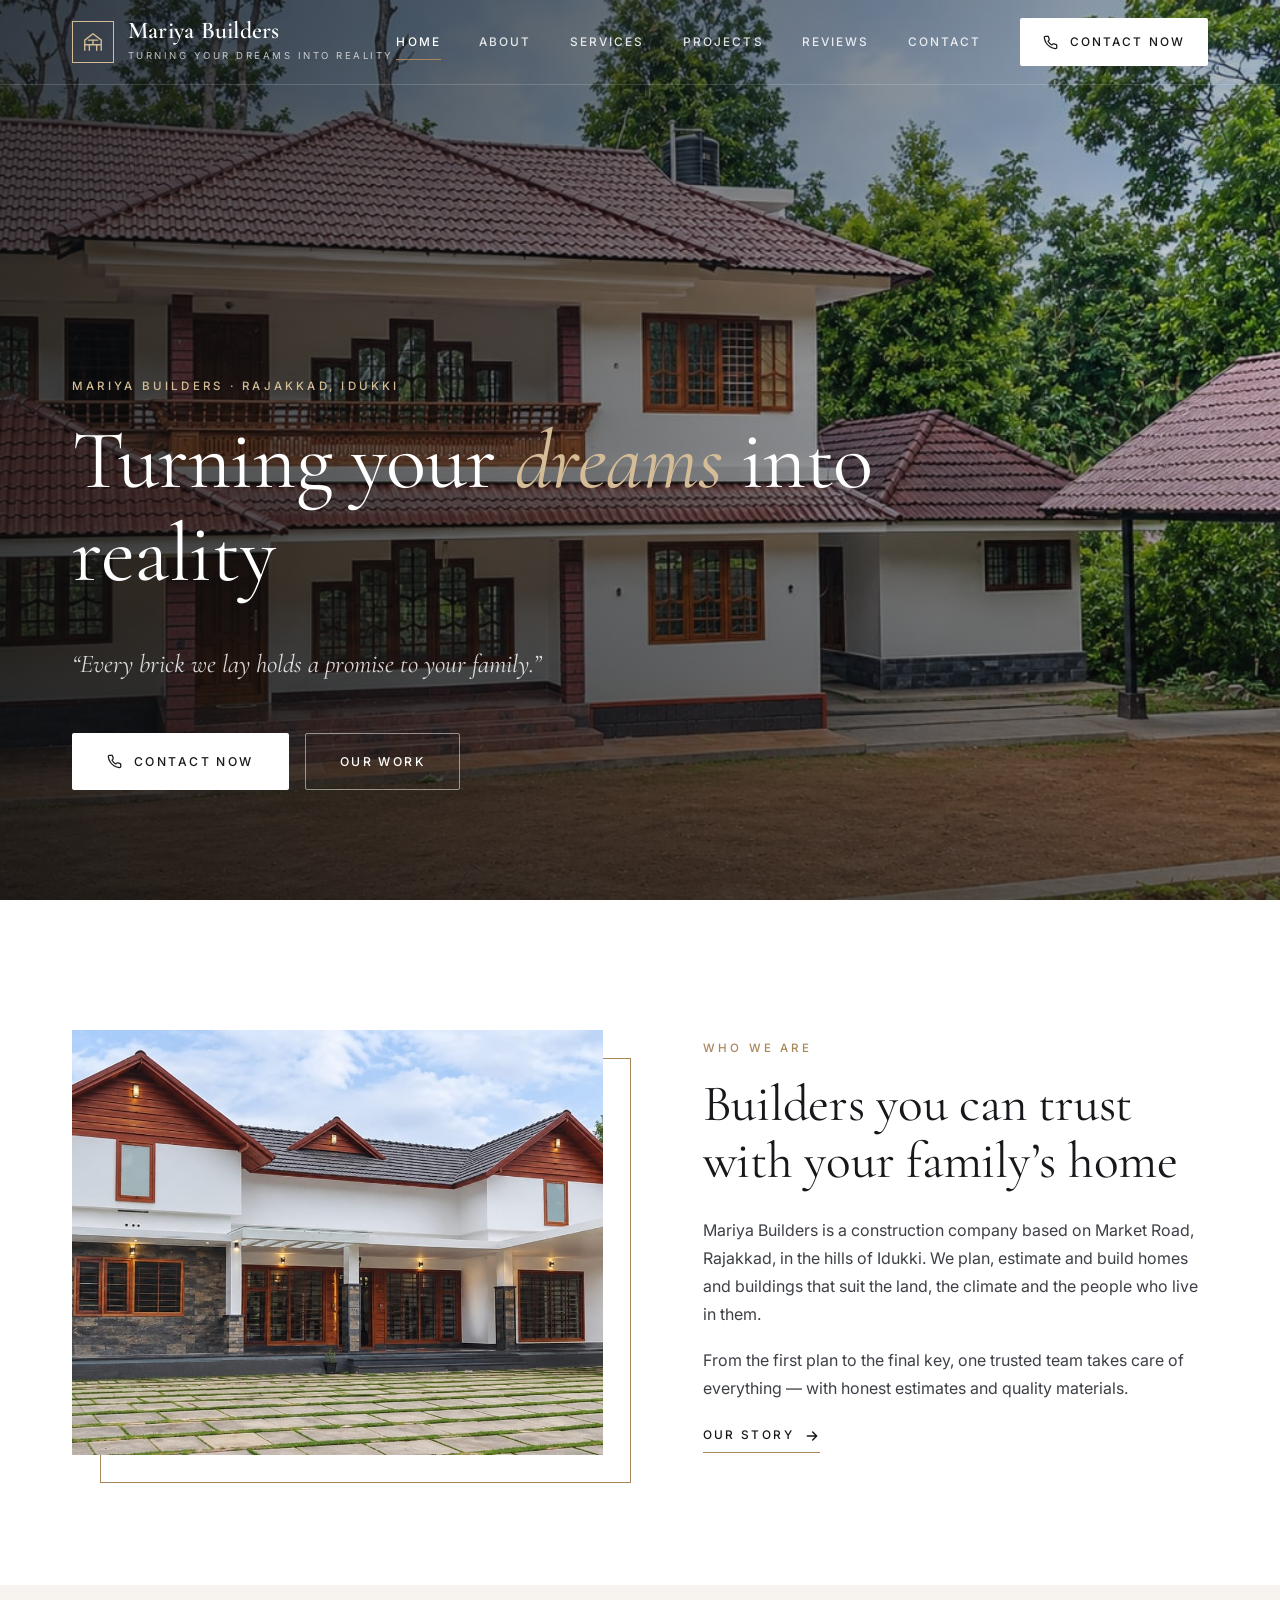
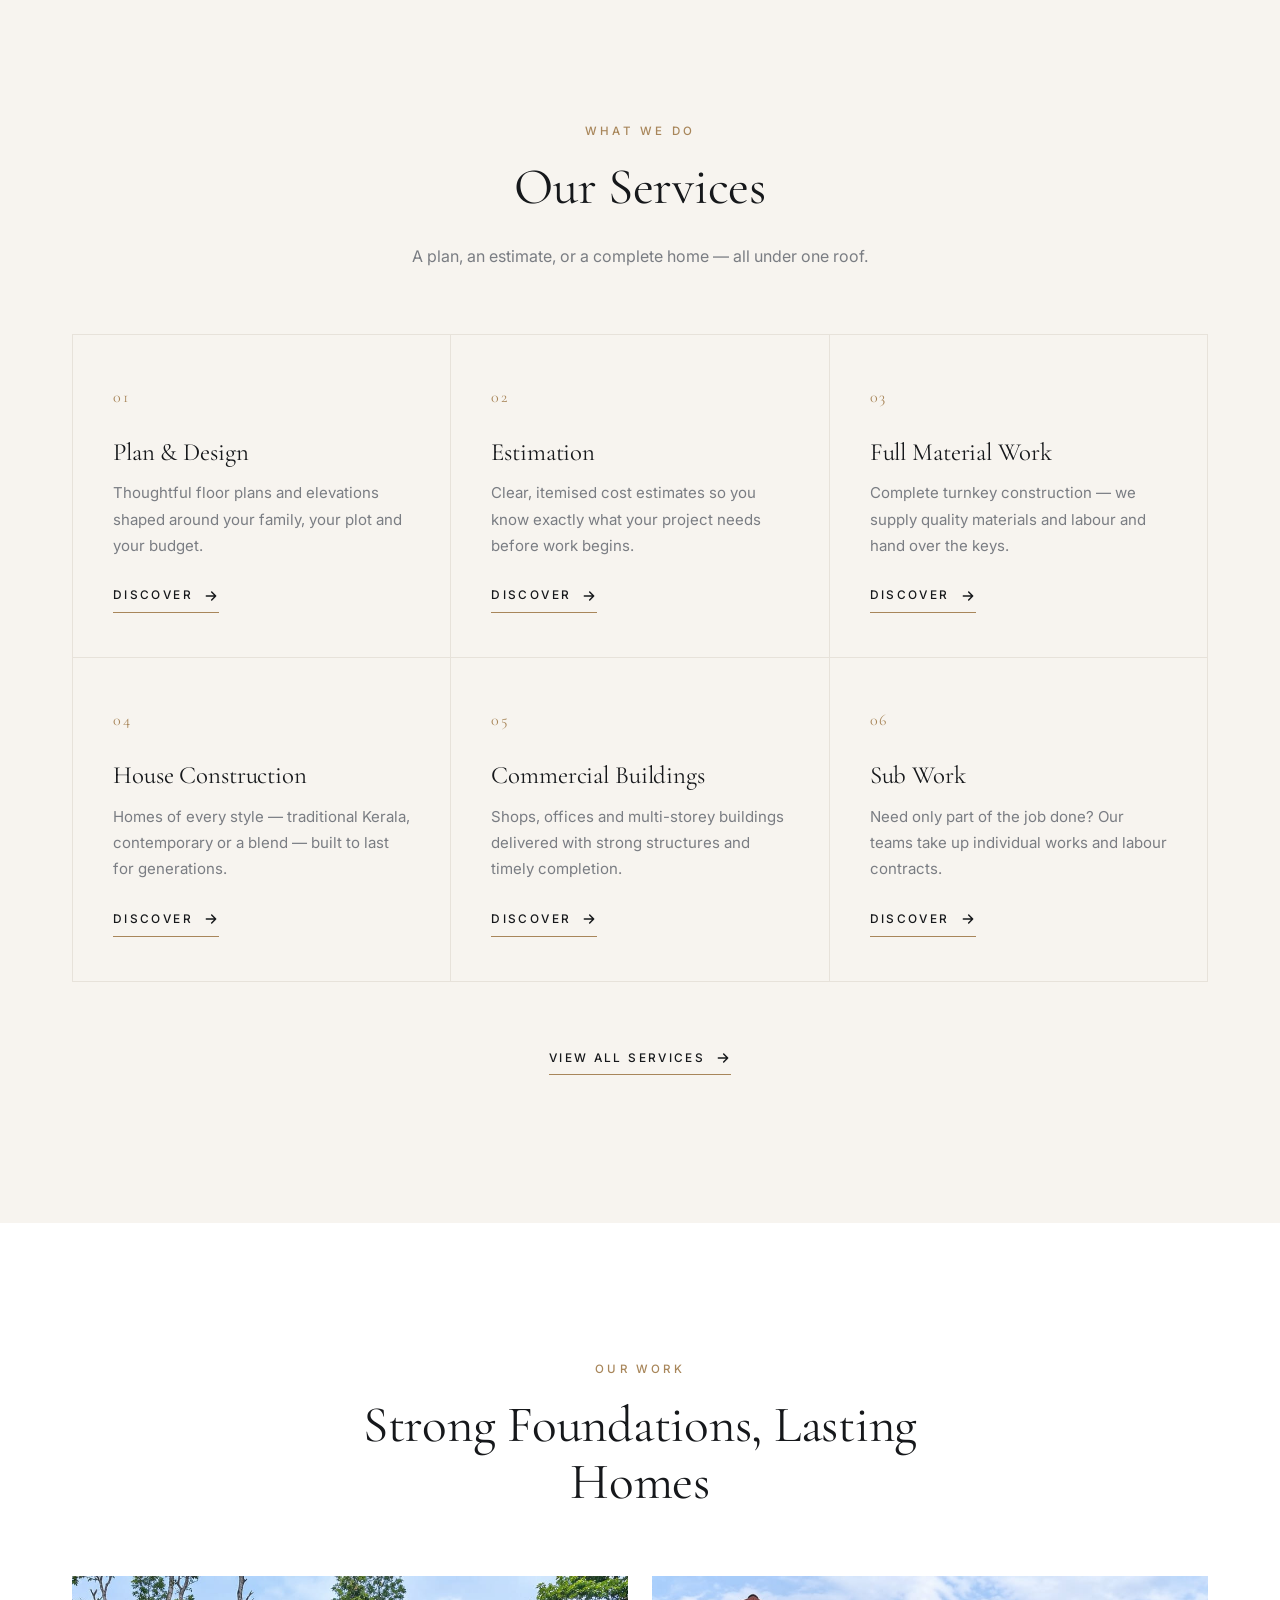
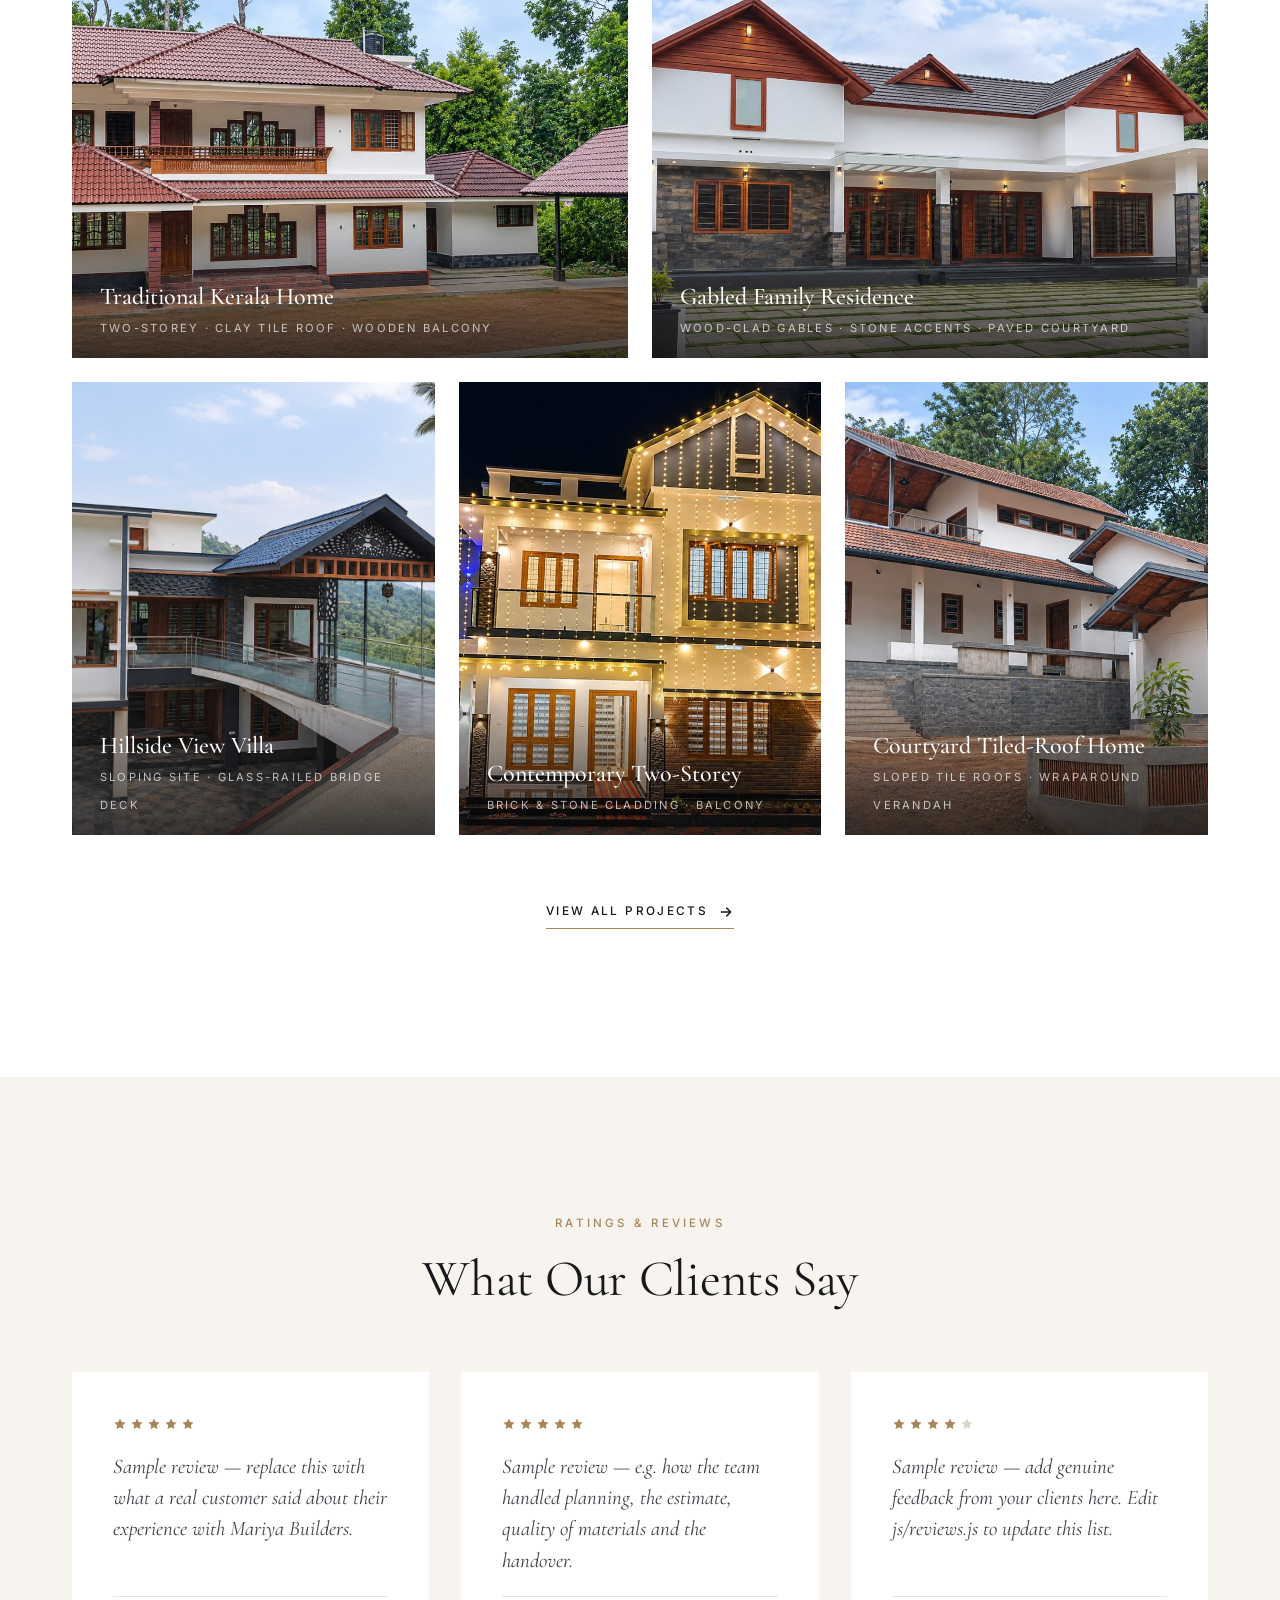
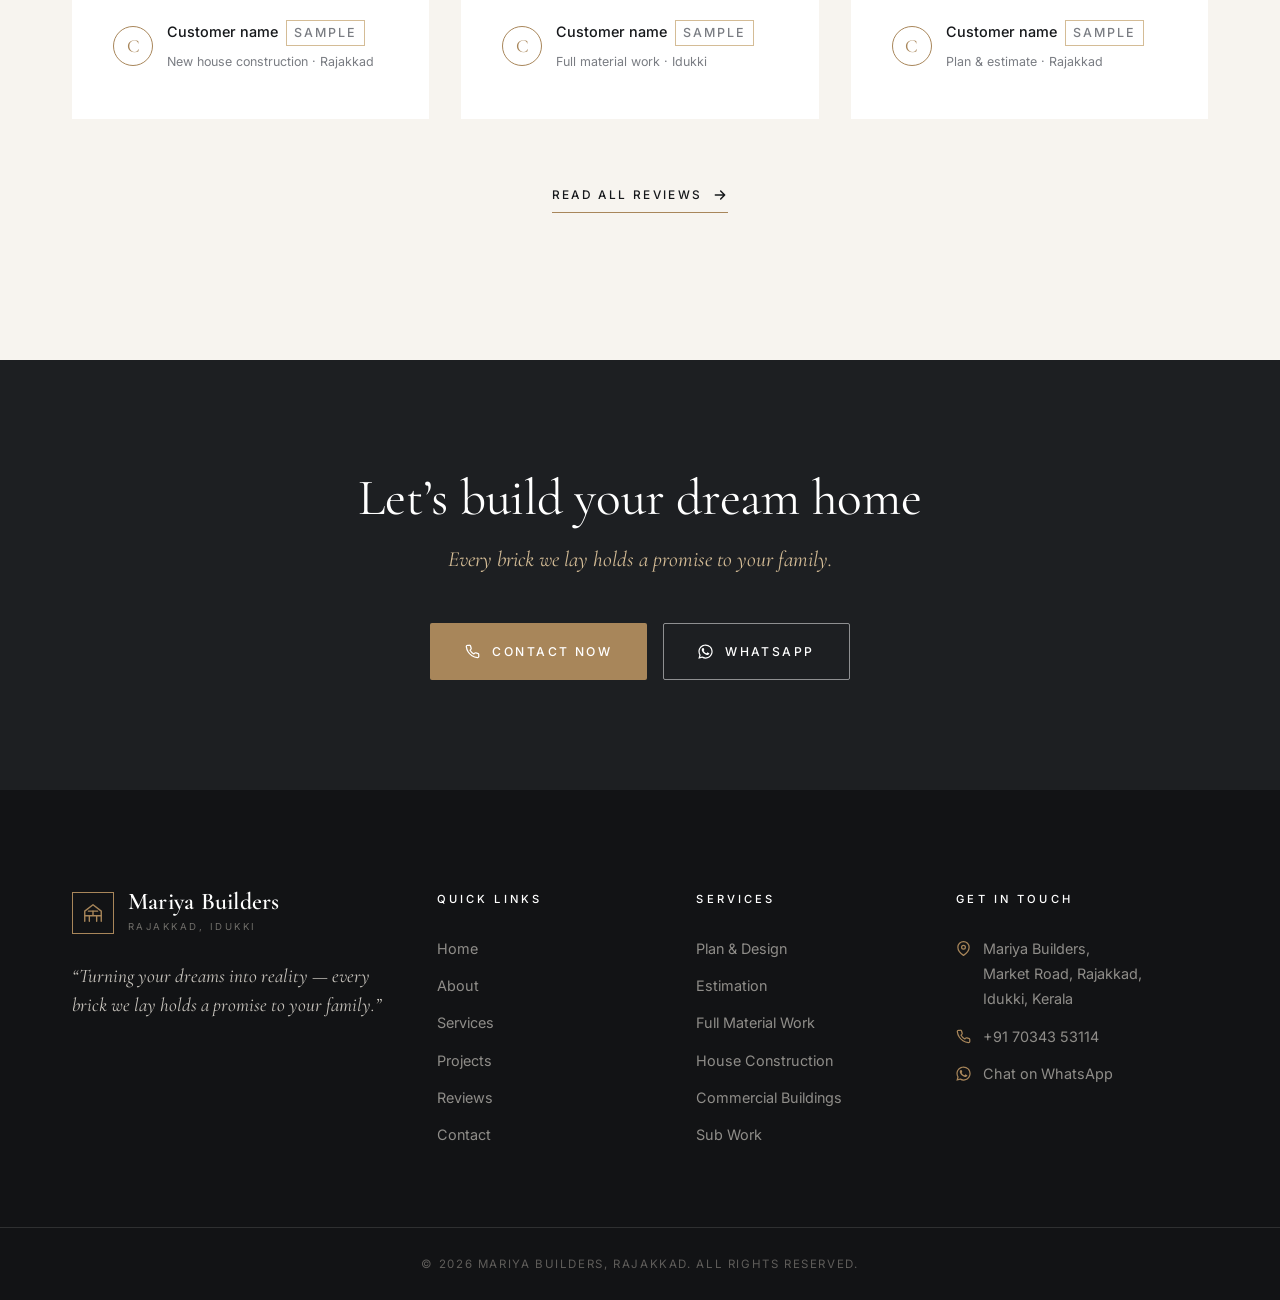
==== commit dd7e4fab: "Use 'Strong Foundations, Lasting Homes' as the projects heading Co-Authored-By: Claude Opus 5.5 <nor" ====
--- a/index.html
+++ b/index.html
@@ -11,6 +11,16 @@
   <link rel="preconnect" href="https://fonts.gstatic.com" crossorigin>
   <link href="https://fonts.googleapis.com/css2?family=Cormorant+Garamond:ital,wght@0,400;0,500;0,600;1,400;1,500&family=Inter:wght@300;400;500&display=swap" rel="stylesheet">
   <link rel="stylesheet" href="css/style.css">
+  <link rel="canonical" href="https://mariyabuilders.vercel.app/">
+  <meta property="og:type" content="website">
+  <meta property="og:site_name" content="Mariya Builders">
+  <meta property="og:title" content="Mariya Builders | Turning Your Dreams Into Reality — Rajakkad, Idukki">
+  <meta property="og:description" content="Mariya Builders, Rajakkad, Idukki — house construction, building plans, estimates, full material work and sub work. Call 7034353114.">
+  <meta property="og:url" content="https://mariyabuilders.vercel.app/">
+  <meta property="og:image" content="https://mariyabuilders.vercel.app/images/kerala-traditional.jpg">
+  <meta property="og:locale" content="en_IN">
+  <meta name="twitter:card" content="summary_large_image">
+  <script type="application/ld+json">{"@context": "https://schema.org", "@type": "GeneralContractor", "name": "Mariya Builders", "slogan": "Turning your dreams into reality", "description": "House construction, building plans, estimates, full material work and sub work in Rajakkad, Idukki.", "url": "https://mariyabuilders.vercel.app/", "telephone": "+91-7034353114", "image": "https://mariyabuilders.vercel.app/images/kerala-traditional.jpg", "address": {"@type": "PostalAddress", "streetAddress": "Market Road", "addressLocality": "Rajakkad", "addressRegion": "Kerala", "addressCountry": "IN"}, "areaServed": [{"@type": "Place", "name": "Rajakkad"}, {"@type": "AdministrativeArea", "name": "Idukki district"}], "hasOfferCatalog": {"@type": "OfferCatalog", "name": "Construction services", "itemListElement": [{"@type": "Offer", "itemOffered": {"@type": "Service", "name": "Plan & Design"}}, {"@type": "Offer", "itemOffered": {"@type": "Service", "name": "Estimation"}}, {"@type": "Offer", "itemOffered": {"@type": "Service", "name": "Full Material Work"}}, {"@type": "Offer", "itemOffered": {"@type": "Service", "name": "House Construction"}}, {"@type": "Offer", "itemOffered": {"@type": "Service", "name": "Commercial Buildings"}}, {"@type": "Offer", "itemOffered": {"@type": "Service", "name": "Sub Work"}}, {"@type": "Offer", "itemOffered": {"@type": "Service", "name": "Renovation & Extension"}}, {"@type": "Offer", "itemOffered": {"@type": "Service", "name": "Interior & Finishing"}}]}}</script>
 </head>
 <body class="home">
   <a class="skip" href="#main">Skip to content</a>
@@ -120,31 +130,10 @@
     <div class="container">
       <div class="section-head reveal">
         <span class="eyebrow">Our work</span>
-        <h2>Homes We’ve Built</h2>
+        <h2>Strong Foundations, Lasting Homes</h2>
         
       </div>
-      <div class="gallery">
-        <figure class="project reveal wide">
-          <img src="images/kerala-traditional.jpg" alt="Traditional Kerala Home built by Mariya Builders" loading="lazy">
-          <figcaption><strong>Traditional Kerala Home</strong><span>Two-storey · Clay tile roof · Wooden balcony</span></figcaption>
-        </figure>
-        <figure class="project reveal wide">
-          <img src="images/gabled-residence.jpg" alt="Gabled Family Residence built by Mariya Builders" loading="lazy">
-          <figcaption><strong>Gabled Family Residence</strong><span>Wood-clad gables · Stone accents · Paved courtyard</span></figcaption>
-        </figure>
-        <figure class="project reveal">
-          <img src="images/hillside-villa.jpg" alt="Hillside View Villa built by Mariya Builders" loading="lazy">
-          <figcaption><strong>Hillside View Villa</strong><span>Sloping site · Glass-railed bridge deck</span></figcaption>
-        </figure>
-        <figure class="project reveal">
-          <img src="images/night-lit-home.jpg" alt="Contemporary Two-Storey built by Mariya Builders" loading="lazy">
-          <figcaption><strong>Contemporary Two-Storey</strong><span>Brick &amp; stone cladding · Balcony</span></figcaption>
-        </figure>
-        <figure class="project reveal">
-          <img src="images/tiled-roof-home.jpg" alt="Courtyard Tiled-Roof Home built by Mariya Builders" loading="lazy">
-          <figcaption><strong>Courtyard Tiled-Roof Home</strong><span>Sloped tile roofs · Wraparound verandah</span></figcaption>
-        </figure>
-      </div>
+      <div class="gallery" data-projects="5"></div>
       <p style="text-align:center;margin-top:60px"><a href="projects.html" class="link-arrow">View All Projects <svg viewBox="0 0 24 24" width="16" height="16" fill="none" stroke="currentColor" stroke-width="2.2" stroke-linecap="round" stroke-linejoin="round"><path d="M5 12h14M13 6l6 6-6 6"/></svg></a></p>
     </div>
   </section>
@@ -239,6 +228,7 @@
     <a href="https://wa.me/917034353114?text=Hello%20Mariya%20Builders%2C%20I%20would%20like%20to%20discuss%20a%20construction%20project." target="_blank" rel="noopener" class="mb-wa"><svg viewBox="0 0 24 24" fill="currentColor"><path d="M17.47 14.38c-.3-.15-1.76-.87-2.03-.97-.27-.1-.47-.15-.67.15-.2.3-.77.97-.94 1.17-.17.2-.35.22-.65.07-.3-.15-1.26-.46-2.4-1.48-.89-.79-1.49-1.77-1.66-2.07-.17-.3-.02-.46.13-.61.13-.13.3-.35.45-.52.15-.17.2-.3.3-.5.1-.2.05-.37-.02-.52-.08-.15-.67-1.62-.92-2.22-.24-.58-.49-.5-.67-.51h-.57c-.2 0-.52.07-.8.37-.27.3-1.04 1.02-1.04 2.48s1.07 2.88 1.21 3.08c.15.2 2.1 3.2 5.08 4.49.71.31 1.26.49 1.7.63.71.22 1.36.19 1.87.12.57-.09 1.76-.72 2.01-1.41.25-.7.25-1.29.17-1.41-.07-.13-.27-.2-.57-.35zM12.04 21.5h-.01a9.4 9.4 0 0 1-4.8-1.32l-.34-.2-3.56.94.95-3.48-.22-.36a9.43 9.43 0 0 1-1.45-5.03c0-5.2 4.24-9.44 9.45-9.44a9.4 9.4 0 0 1 9.44 9.45c0 5.21-4.24 9.44-9.46 9.44zm8.04-17.48A11.3 11.3 0 0 0 12.04.7C5.77.7.67 5.8.67 12.06c0 2 .52 3.96 1.52 5.68L.57 23.7l6.1-1.6a11.3 11.3 0 0 0 5.37 1.37h.01c6.26 0 11.36-5.1 11.37-11.36 0-3.04-1.18-5.89-3.34-8.04z"/></svg> WhatsApp</a>
   </nav>
 
+  <script src="js/projects.js"></script>
   <script src="js/reviews.js"></script>
   <script src="js/main.js"></script>
 </body>
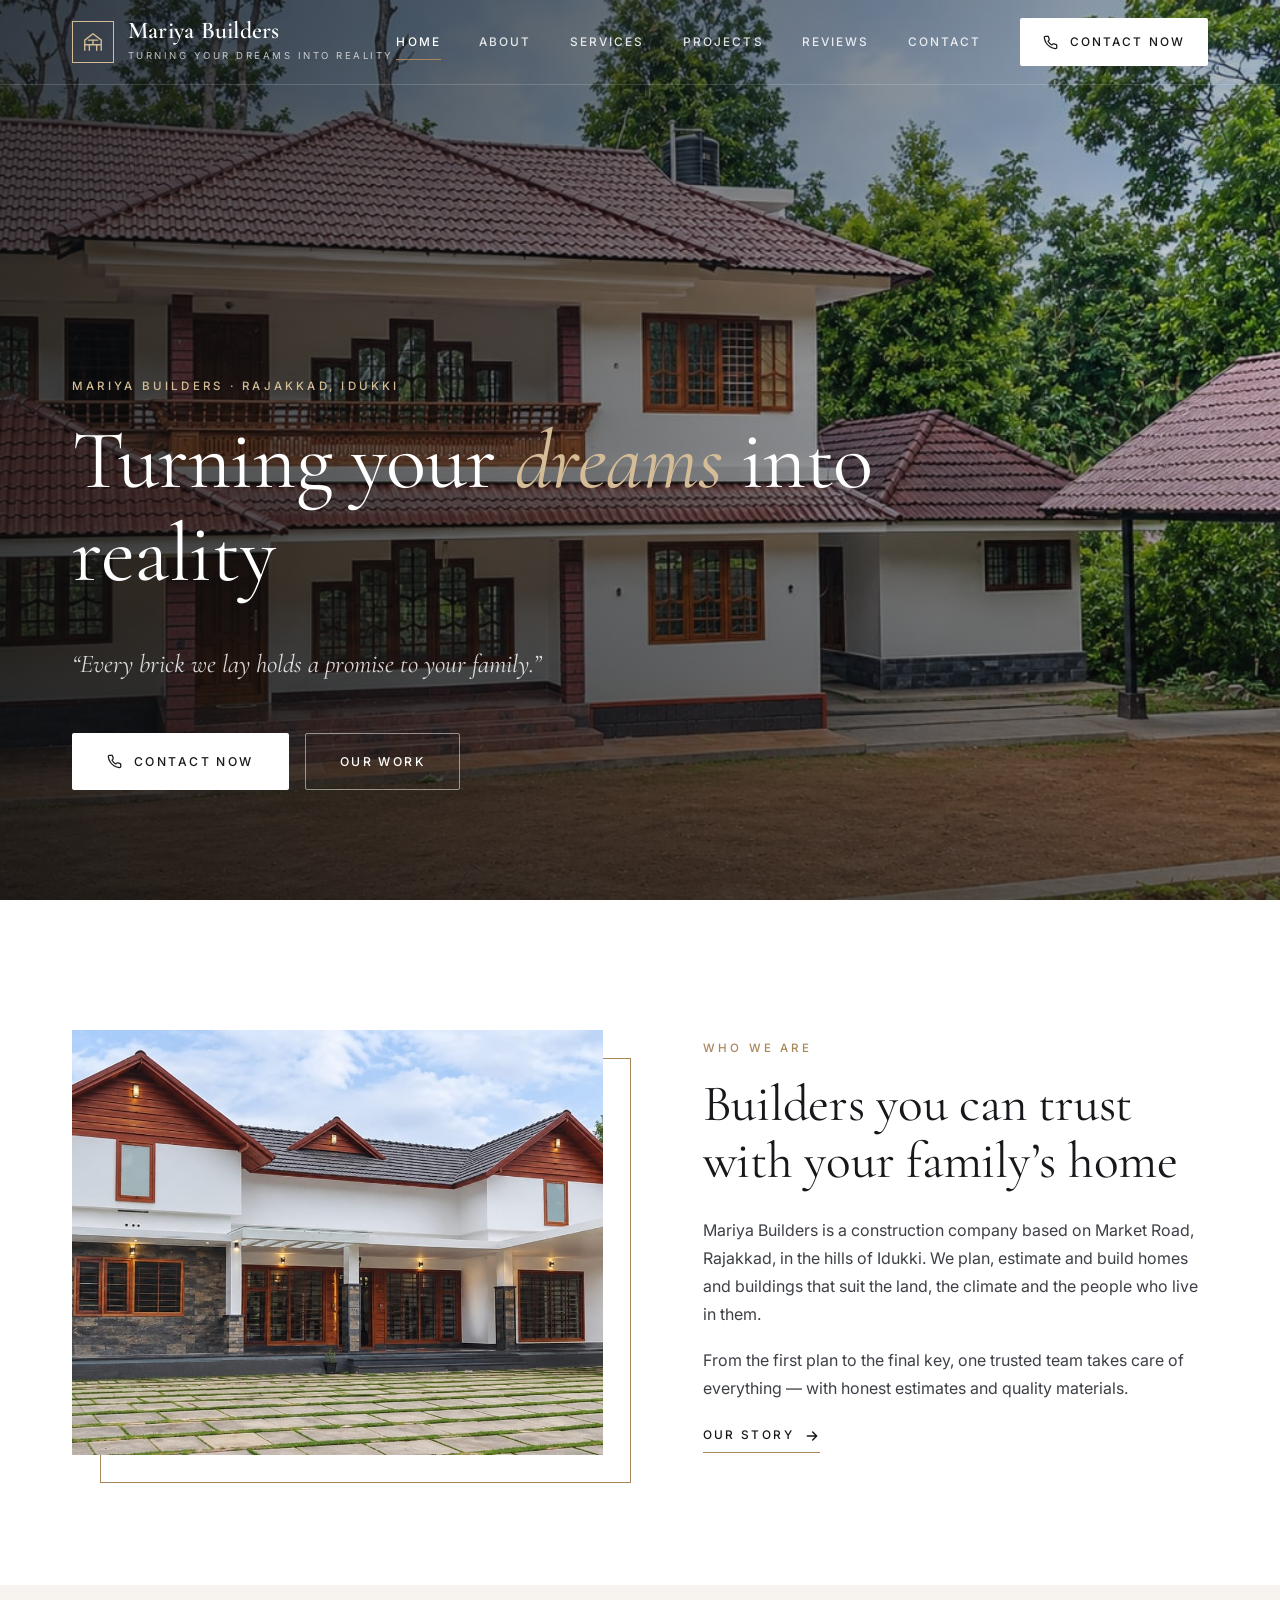
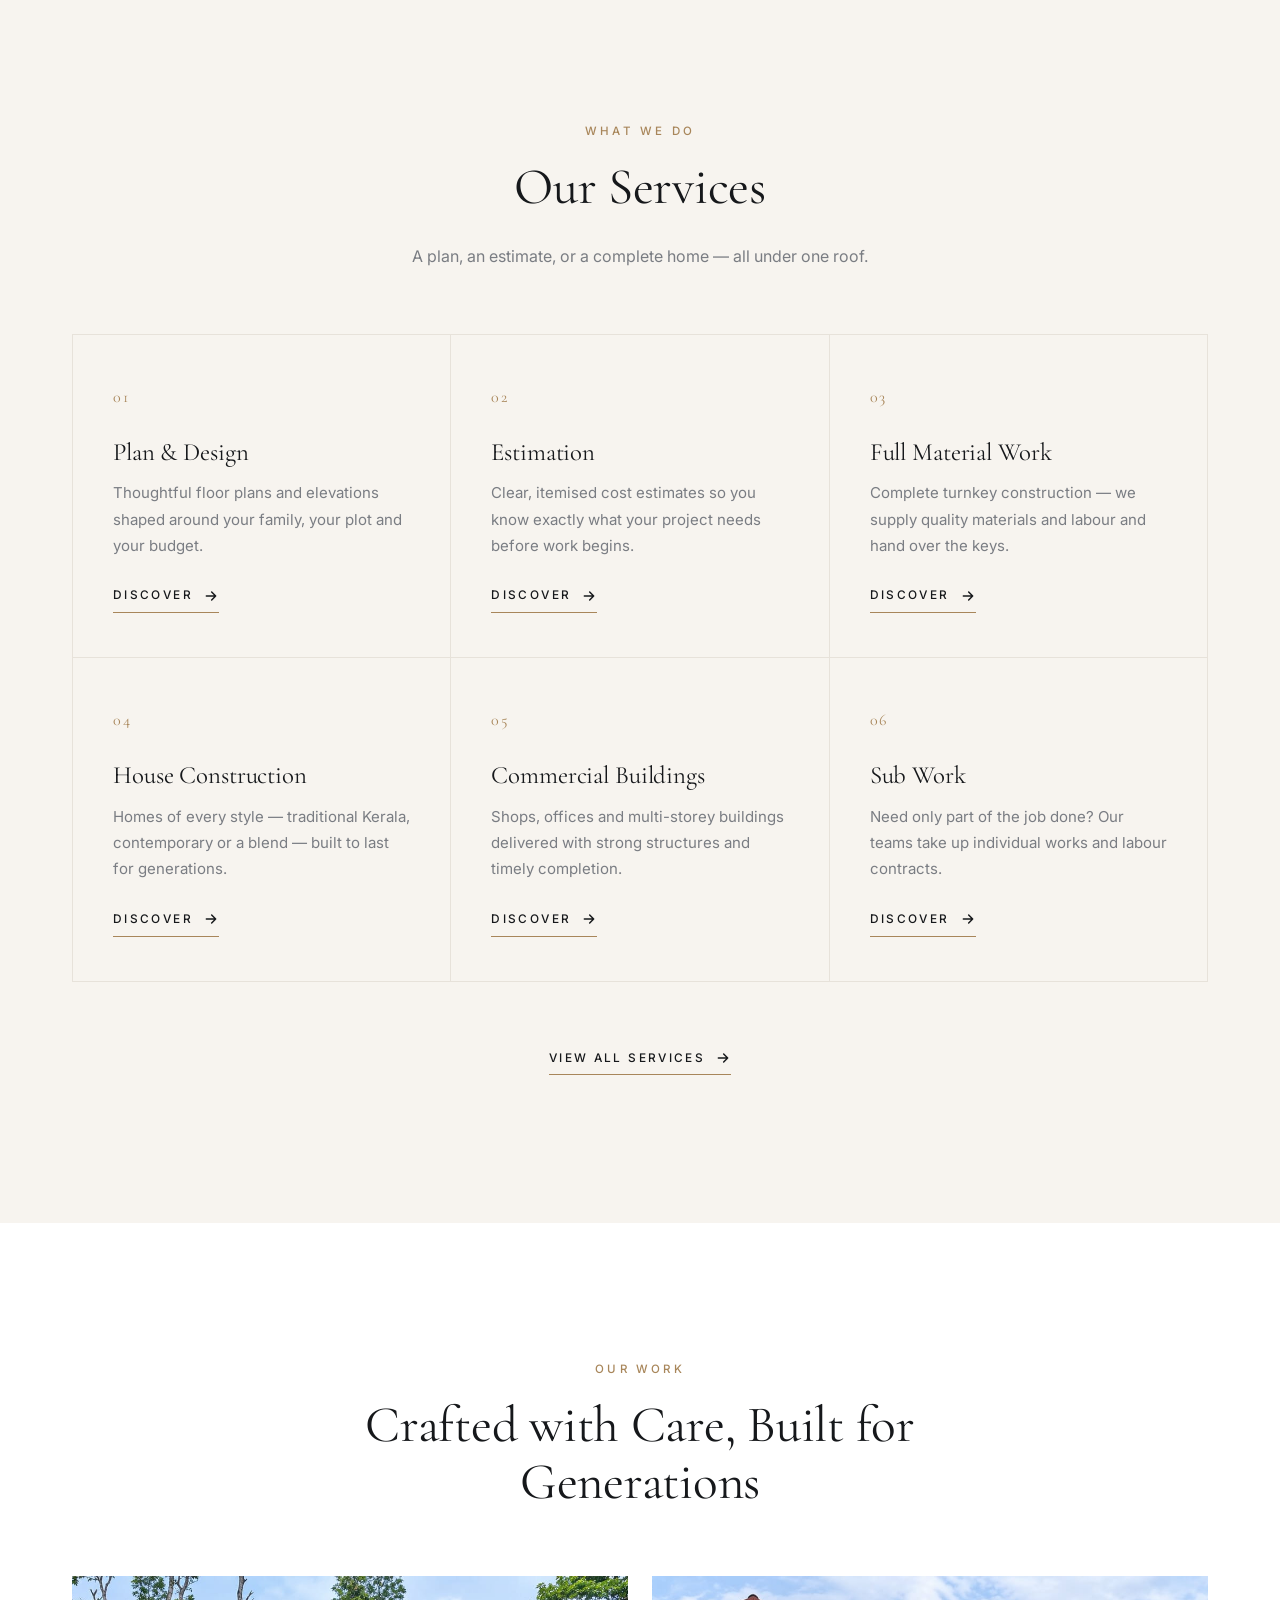
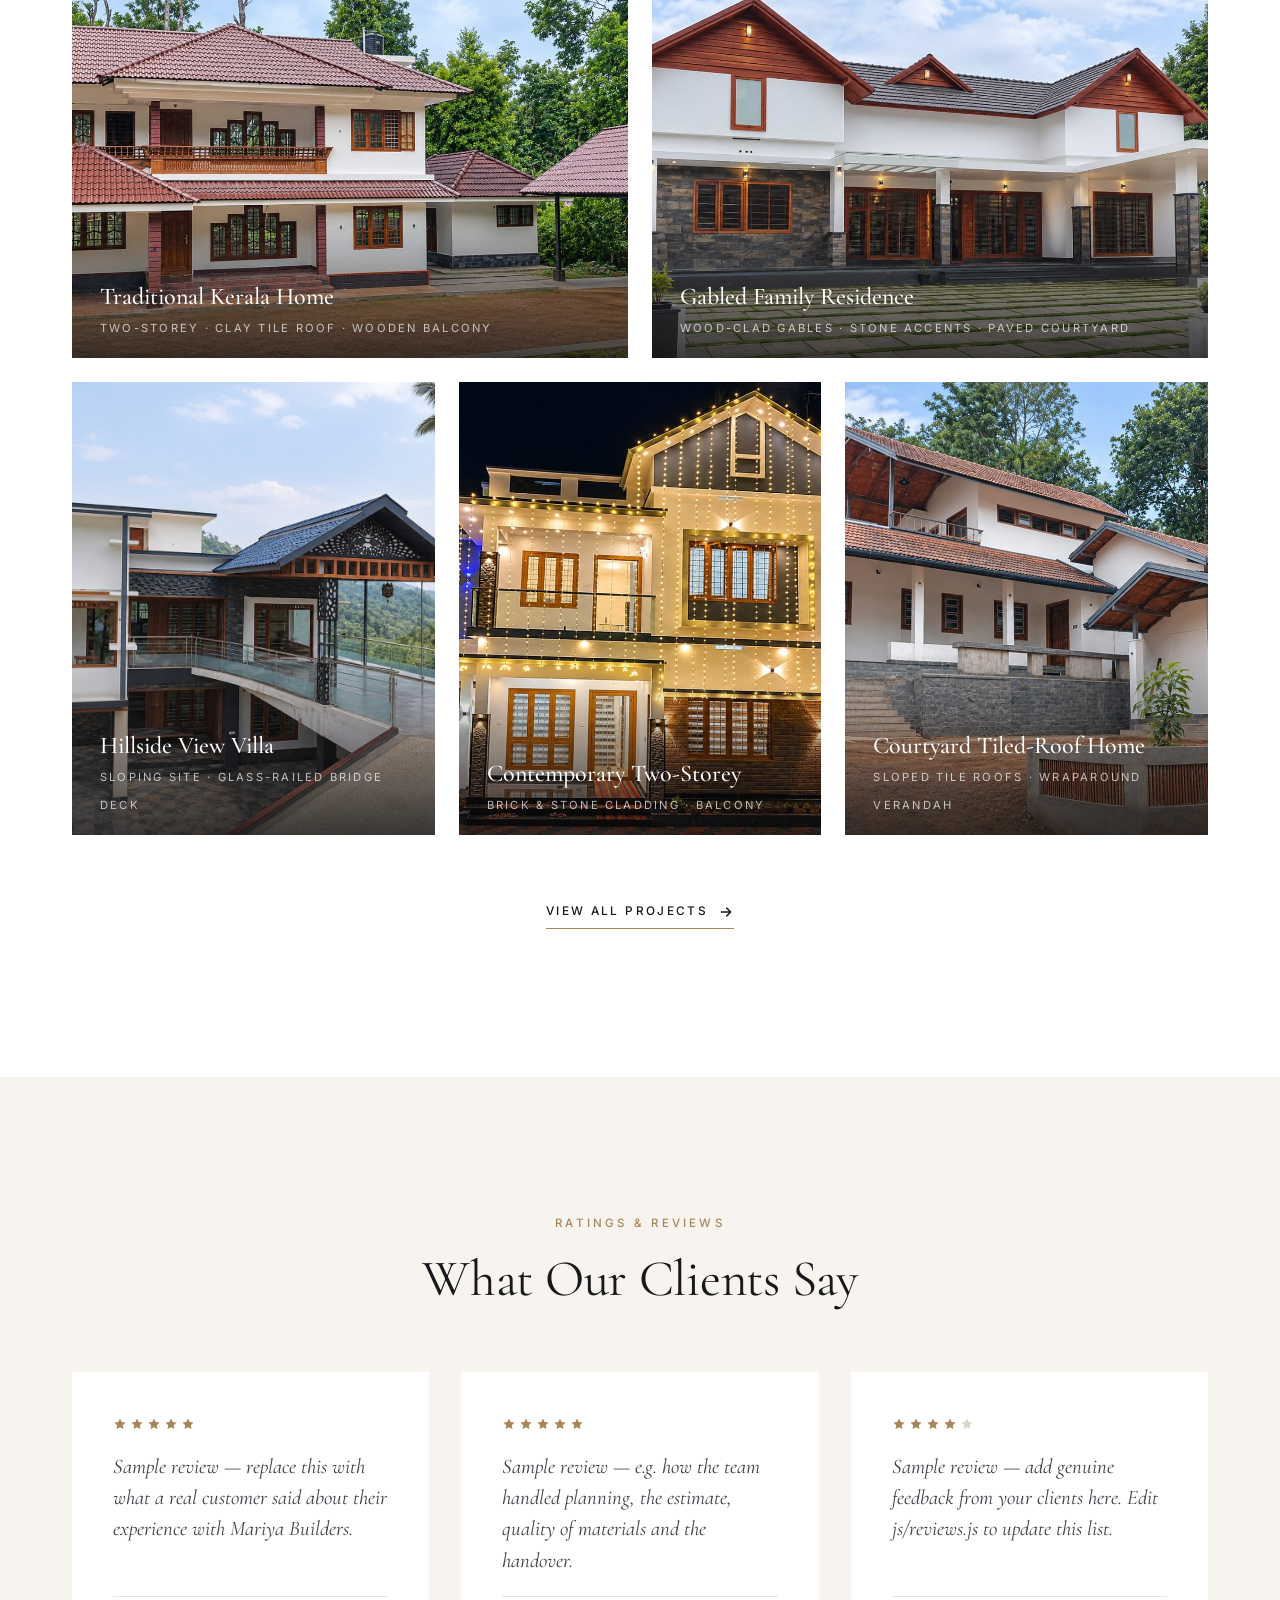
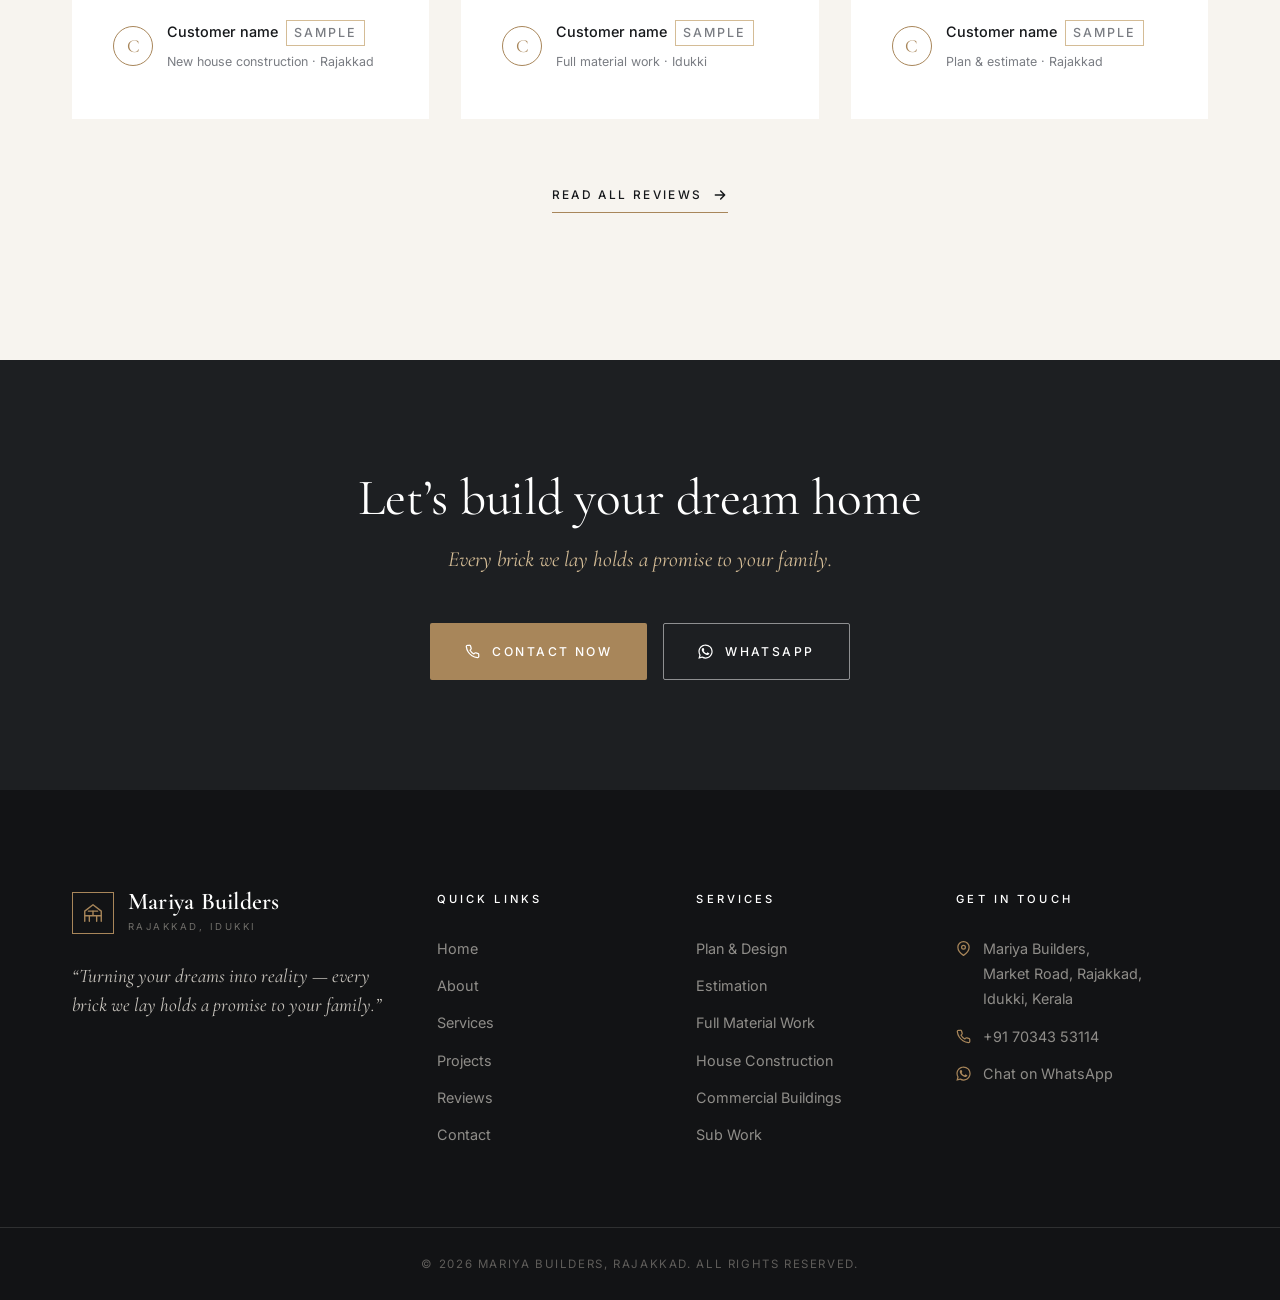
==== commit 64598a79: "Use 'Crafted with Care, Built for Generations' as the projects heading Co-Authored-By: Claude Opus 5" ====
--- a/index.html
+++ b/index.html
@@ -130,7 +130,7 @@
     <div class="container">
       <div class="section-head reveal">
         <span class="eyebrow">Our work</span>
-        <h2>Strong Foundations, Lasting Homes</h2>
+        <h2>Crafted with Care, Built for Generations</h2>
         
       </div>
       <div class="gallery" data-projects="5"></div>
